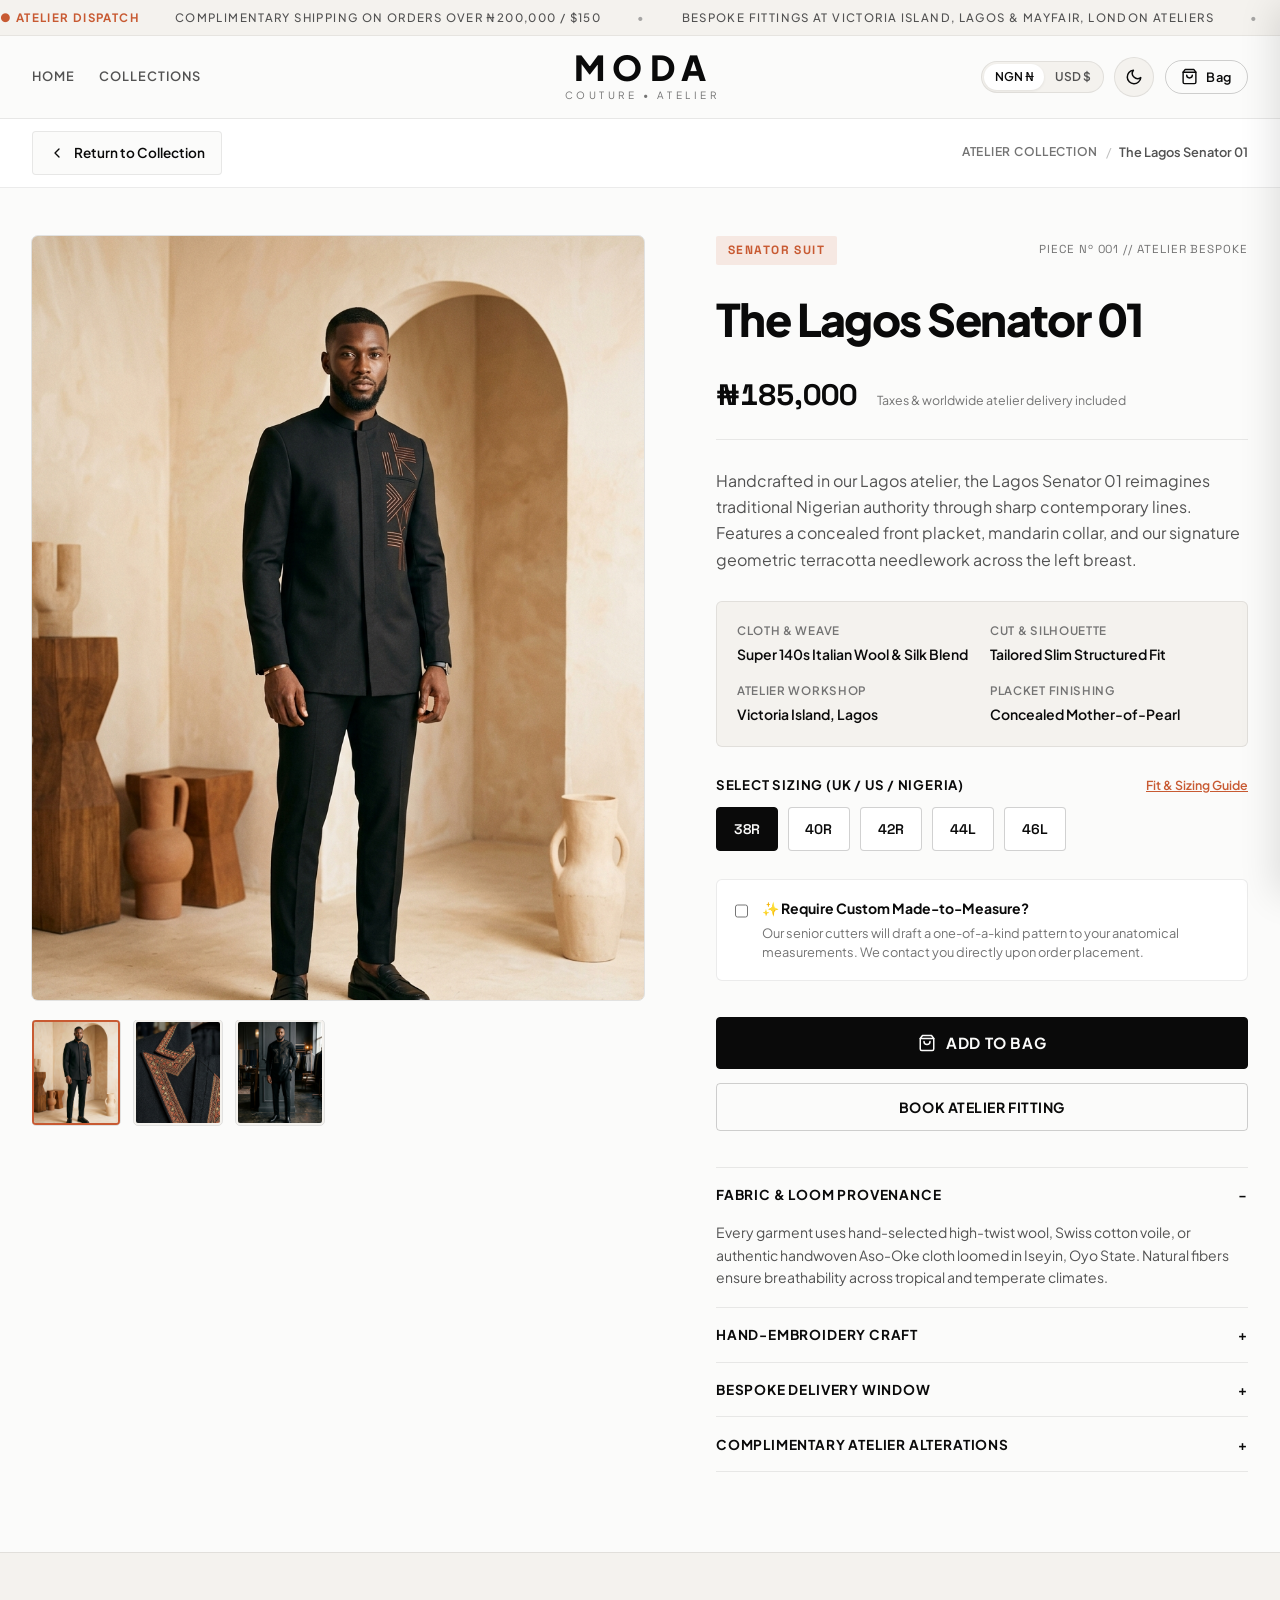
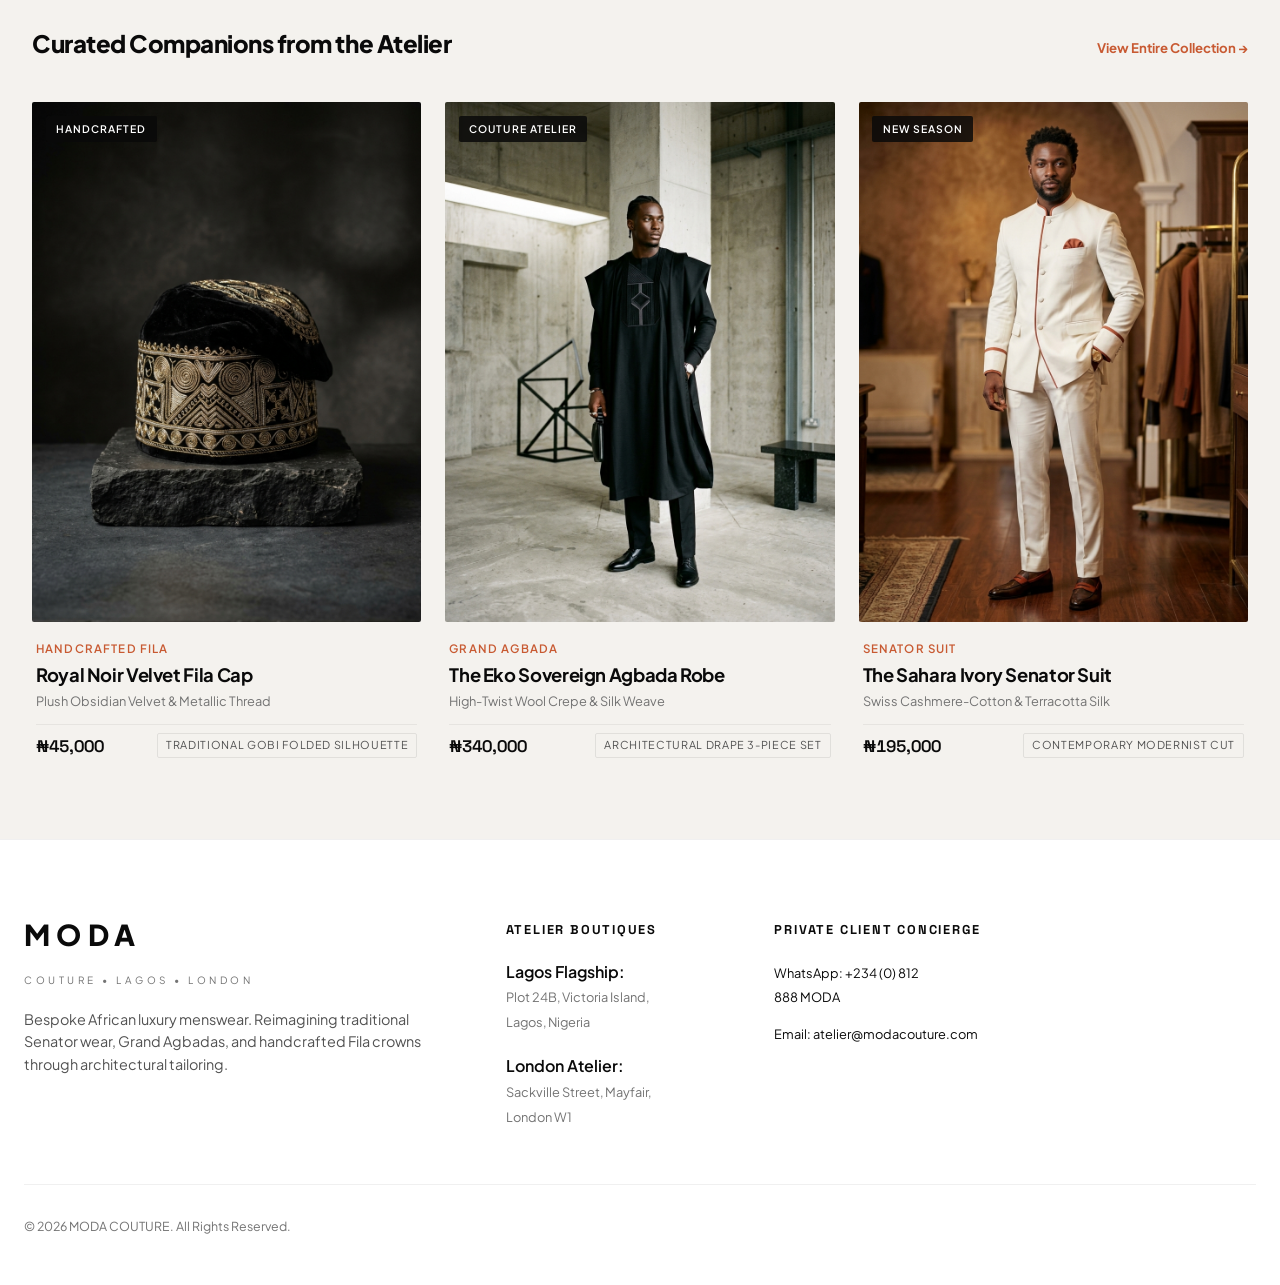
==== product.html @ 27151fd3 "feat: refine PDP layout, fix accordion toggle, update CTAs, add page transition, and enhance cross-d" ====
<!DOCTYPE html>
<html lang="en" data-theme="light">
<head>
  <meta charset="UTF-8" />
  <meta name="viewport" content="width=device-width, initial-scale=1.0, viewport-fit=cover" />
  <title>MODA COUTURE — Inspect Piece</title>
  <meta name="description" content="Moda Couture Bespoke Atelier Piece Specification. Handcrafted African luxury tailoring, authentic fabrics, and heirloom needlework." />

  <meta http-equiv="Cache-Control" content="no-cache, no-store, must-revalidate" />
  <meta http-equiv="Pragma" content="no-cache" />
  <meta http-equiv="Expires" content="0" />

  <!-- Strictly 2 Fonts: Plus Jakarta Sans & Space Grotesk -->
  <link rel="preconnect" href="https://fonts.googleapis.com" />
  <link rel="preconnect" href="https://fonts.gstatic.com" crossorigin />
  <link href="https://fonts.googleapis.com/css2?family=Plus+Jakarta+Sans:ital,wght@0,300;0,400;0,500;0,600;0,700;0,800;1,400&family=Space+Grotesk:wght@400;500;600;700&display=swap" rel="stylesheet" />

  <link rel="stylesheet" href="styles.css?v=3.0-editorial-refinement" />

  <style>
    /* Dedicated PDP Full-Page Styles */
    .pdp-page-wrapper {
      min-height: 100dvh;
      display: flex;
      flex-direction: column;
      opacity: 0;
      transition: opacity 220ms var(--ease-out);
    }
    .pdp-page-wrapper.page-loaded {
      opacity: 1;
    }

    .pdp-nav-bar {
      border-bottom: 1px solid var(--border-subtle);
      background-color: var(--bg-primary);
      position: sticky;
      top: 0;
      z-index: 40;
      backdrop-filter: blur(12px);
      -webkit-backdrop-filter: blur(12px);
    }

    .pdp-nav-container {
      max-width: 1360px;
      margin: 0 auto;
      padding: 0.85rem 2rem;
      display: flex;
      align-items: center;
      justify-content: space-between;
      gap: 1.5rem;
      width: 100%;
      box-sizing: border-box;
    }

    .pdp-nav-links {
      display: flex;
      align-items: center;
      gap: 1.5rem;
      flex: 1;
    }

    .pdp-nav-link {
      font-size: 0.8rem;
      font-weight: 600;
      letter-spacing: 0.08em;
      text-transform: uppercase;
      color: var(--text-secondary);
      text-decoration: none;
      position: relative;
      padding: 0.25rem 0;
      transition: color var(--duration-hover) var(--ease-out);
    }
    .pdp-nav-link:hover {
      color: var(--text-primary);
    }

    .pdp-nav-container .brand-wordmark {
      flex: 0 0 auto;
    }

    .pdp-nav-container .header-actions {
      display: flex;
      align-items: center;
      justify-content: flex-end;
      gap: 0.65rem;
      flex: 1;
    }

    /* Sub-Nav Bar: Dedicated space for Return to Collection (Below Nav Bar) */
    .pdp-sub-nav {
      background-color: var(--bg-surface);
      border-bottom: 1px solid var(--border-subtle);
      width: 100%;
      position: relative;
      z-index: 30;
    }

    .pdp-sub-nav-container {
      max-width: 1360px;
      margin: 0 auto;
      padding: 0.75rem 2rem;
      display: flex;
      align-items: center;
      justify-content: space-between;
      gap: 1rem;
    }

    .pdp-back-btn {
      display: inline-flex;
      align-items: center;
      gap: 0.55rem;
      font-size: 0.85rem;
      font-weight: 600;
      color: var(--text-primary);
      text-decoration: none;
      padding: 0.55rem 1rem;
      min-height: 44px; /* A11y 44x44px target standard */
      border-radius: 4px;
      border: 1px solid var(--border-subtle);
      background: var(--bg-primary);
      box-shadow: var(--shadow-sm);
      transition: background-color var(--duration-hover) var(--ease-out),
                  border-color var(--duration-hover) var(--ease-out),
                  transform var(--duration-press) var(--ease-out);
    }
    .pdp-back-btn:hover {
      background-color: var(--bg-secondary);
      border-color: var(--border-strong);
    }
    .pdp-back-btn:active {
      transform: scale(0.97);
    }

    .pdp-sub-nav-breadcrumbs {
      display: flex;
      align-items: center;
      gap: 0.5rem;
      font-size: 0.8rem;
      color: var(--text-muted);
    }
    .pdp-crumb-meta {
      font-size: 0.75rem;
      font-weight: 600;
      letter-spacing: 0.06em;
      text-transform: uppercase;
      color: var(--text-muted);
    }
    .pdp-crumb-slash {
      opacity: 0.45;
    }
    .pdp-crumb-current {
      color: var(--text-secondary);
      font-weight: 600;
      max-width: 260px;
      white-space: nowrap;
      overflow: hidden;
      text-overflow: ellipsis;
    }

    .pdp-layout-container {
      max-width: 1360px;
      margin: 0 auto;
      padding: 3rem 2rem 5rem 2rem;
      display: grid;
      grid-template-columns: 1fr;
      gap: 3.5rem;
      width: 100%;
    }

    @media (min-width: 992px) {
      .pdp-layout-container {
        grid-template-columns: 1.15fr 1fr;
        gap: 4.5rem;
        align-items: start;
      }
    }

    /* Left Gallery Column */
    .pdp-gallery-col {
      display: flex;
      flex-direction: column;
      gap: 1.25rem;
    }

    .pdp-hero-image-wrap {
      position: relative;
      width: 100%;
      aspect-ratio: 4 / 5;
      background-color: var(--bg-secondary);
      border-radius: 6px;
      overflow: hidden;
      outline: 1px solid var(--img-outline);
    }

    .pdp-hero-image-wrap img {
      width: 100%;
      height: 100%;
      object-fit: cover;
      object-position: center top;
      display: block;
      transition: opacity 220ms var(--ease-out);
    }

    .pdp-thumbnail-row {
      display: flex;
      gap: 0.875rem;
      overflow-x: auto;
      padding-bottom: 0.5rem;
      scrollbar-width: thin;
    }

    .pdp-thumb-item {
      flex: 0 0 88px;
      height: 105px;
      border-radius: 4px;
      overflow: hidden;
      cursor: pointer;
      border: 2px solid transparent;
      outline: 1px solid var(--img-outline);
      background-color: var(--bg-secondary);
      transition: border-color var(--duration-hover) var(--ease-out), transform var(--duration-press) var(--ease-out);
    }
    .pdp-thumb-item:hover {
      border-color: var(--border-strong);
    }
    .pdp-thumb-item.active {
      border-color: var(--terracotta);
    }
    .pdp-thumb-item:active {
      transform: scale(0.96);
    }
    .pdp-thumb-item img {
      width: 100%;
      height: 100%;
      object-fit: cover;
      display: block;
    }

    /* Right Editorial Panel */
    .pdp-editorial-col {
      display: flex;
      flex-direction: column;
      gap: 1.75rem;
    }

    .pdp-piece-meta {
      display: flex;
      align-items: center;
      justify-content: space-between;
      gap: 1rem;
    }

    .pdp-category-pill {
      font-family: 'Space Grotesk', sans-serif;
      font-size: 0.75rem;
      font-weight: 700;
      letter-spacing: 0.12em;
      text-transform: uppercase;
      color: var(--terracotta);
      background: var(--terracotta-subtle);
      padding: 0.35rem 0.75rem;
      border-radius: 2px;
    }

    .pdp-origin-pill {
      font-family: 'Space Grotesk', sans-serif;
      font-size: 0.725rem;
      color: var(--text-muted);
      letter-spacing: 0.08em;
      text-transform: uppercase;
    }

    .pdp-main-title {
      font-family: 'Plus Jakarta Sans', system-ui, -apple-system, sans-serif;
      font-size: clamp(2rem, 3.5vw, 2.85rem);
      font-weight: 800;
      letter-spacing: -0.035em;
      line-height: 1.15;
      color: var(--text-primary);
      text-wrap: balance;
    }

    .pdp-price-row {
      display: flex;
      align-items: baseline;
      gap: 1.25rem;
      border-bottom: 1px solid var(--border-subtle);
      padding-bottom: 1.25rem;
    }

    .pdp-main-price {
      font-family: 'Space Grotesk', sans-serif;
      font-size: 1.85rem;
      font-weight: 700;
      color: var(--text-primary);
    }

    .pdp-tax-caption {
      font-size: 0.775rem;
      color: var(--text-muted);
    }

    .pdp-prose {
      font-size: 1rem;
      line-height: 1.65;
      color: var(--text-secondary);
      text-wrap: pretty;
      max-width: 62ch;
    }

    /* Specs Grid */
    .pdp-specs-grid {
      display: grid;
      grid-template-columns: 1fr 1fr;
      gap: 1rem;
      background: var(--bg-secondary);
      padding: 1.25rem;
      border-radius: 6px;
      border: 1px solid var(--border-subtle);
    }

    .pdp-spec-box {
      display: flex;
      flex-direction: column;
      gap: 0.25rem;
    }
    .pdp-spec-box-label {
      font-size: 0.725rem;
      font-weight: 600;
      color: var(--text-muted);
      text-transform: uppercase;
      letter-spacing: 0.06em;
    }
    .pdp-spec-box-val {
      font-size: 0.875rem;
      font-weight: 600;
      color: var(--text-primary);
    }

    /* Size Selector */
    .pdp-sizing-module {
      display: flex;
      flex-direction: column;
      gap: 0.75rem;
    }

    .pdp-sizing-header {
      display: flex;
      justify-content: space-between;
      align-items: center;
    }

    .pdp-size-heading {
      font-size: 0.825rem;
      font-weight: 700;
      text-transform: uppercase;
      letter-spacing: 0.06em;
      color: var(--text-primary);
    }

    .pdp-size-guide-link {
      font-size: 0.775rem;
      font-weight: 600;
      color: var(--terracotta);
      text-decoration: underline;
      cursor: pointer;
      background: none;
      border: none;
      padding: 0;
    }

    .pdp-size-chips {
      display: flex;
      flex-wrap: wrap;
      gap: 0.625rem;
    }

    .pdp-size-chip {
      min-width: 62px;
      height: 44px;
      display: inline-flex;
      align-items: center;
      justify-content: center;
      padding: 0 1rem;
      border: 1px solid var(--border-strong);
      border-radius: 4px;
      background: var(--bg-surface);
      font-family: 'Space Grotesk', sans-serif;
      font-size: 0.875rem;
      font-weight: 600;
      color: var(--text-primary);
      cursor: pointer;
      transition: all var(--duration-hover) var(--ease-out);
    }
    .pdp-size-chip:hover {
      border-color: var(--text-primary);
      background: var(--bg-secondary);
    }
    .pdp-size-chip.selected {
      background: var(--text-primary);
      color: var(--bg-primary);
      border-color: var(--text-primary);
    }
    .pdp-size-chip:active {
      transform: scale(0.96);
    }

    /* Bespoke Option Card */
    .pdp-bespoke-card {
      display: flex;
      align-items: flex-start;
      gap: 0.875rem;
      padding: 1.15rem;
      border: 1px solid var(--border-subtle);
      border-radius: 6px;
      background: var(--bg-surface);
      cursor: pointer;
      transition: border-color var(--duration-hover) var(--ease-out);
    }
    .pdp-bespoke-card:hover {
      border-color: var(--border-strong);
    }
    .pdp-bespoke-card input[type="checkbox"] {
      margin-top: 0.25rem;
      accent-color: var(--terracotta);
      width: 18px;
      height: 18px;
      cursor: pointer;
    }
    .pdp-bespoke-text {
      display: flex;
      flex-direction: column;
      gap: 0.25rem;
    }
    .pdp-bespoke-title {
      font-size: 0.875rem;
      font-weight: 700;
      color: var(--text-primary);
    }
    .pdp-bespoke-desc {
      font-size: 0.8rem;
      color: var(--text-muted);
      line-height: 1.45;
    }

    /* Actions CTAs */
    .pdp-cta-actions {
      display: flex;
      flex-direction: column;
      gap: 0.875rem;
      margin-top: 0.5rem;
    }

    .pdp-add-bag-btn {
      width: 100%;
      height: 52px;
      background-color: var(--text-primary);
      color: var(--bg-primary);
      border: 1px solid var(--text-primary);
      border-radius: 4px;
      font-size: 0.95rem;
      font-weight: 700;
      letter-spacing: 0.04em;
      text-transform: uppercase;
      display: flex;
      align-items: center;
      justify-content: center;
      gap: 0.65rem;
      cursor: pointer;
      box-shadow: var(--shadow-sm);
      transition: background-color var(--duration-hover) var(--ease-out),
                  border-color var(--duration-hover) var(--ease-out),
                  color var(--duration-hover) var(--ease-out),
                  box-shadow var(--duration-hover) var(--ease-out),
                  transform var(--duration-press) var(--ease-out);
    }
    .pdp-add-bag-btn:hover {
      background-color: var(--terracotta);
      border-color: var(--terracotta);
      color: #ffffff;
      box-shadow: 0 4px 16px var(--terracotta-glow);
    }
    .pdp-add-bag-btn:active {
      background-color: var(--terracotta-active);
      border-color: var(--terracotta-active);
      color: #ffffff;
      transform: scale(0.96);
    }

    .pdp-consult-btn {
      width: 100%;
      height: 48px;
      background: transparent;
      color: var(--text-primary);
      border: 1px solid var(--border-strong);
      border-radius: 4px;
      font-size: 0.875rem;
      font-weight: 700;
      letter-spacing: 0.04em;
      text-transform: uppercase;
      display: flex;
      align-items: center;
      justify-content: center;
      gap: 0.5rem;
      transition: background-color var(--duration-hover) var(--ease-out), transform var(--duration-press) var(--ease-out);
    }
    .pdp-consult-btn:hover {
      background: var(--bg-secondary);
    }
    .pdp-consult-btn:active {
      transform: scale(0.97);
    }

    /* Accordions */
    .pdp-accordions {
      border-top: 1px solid var(--border-subtle);
      margin-top: 0.5rem;
    }

    .pdp-accordion-item {
      border-bottom: 1px solid var(--border-subtle);
    }

    .pdp-accordion-trigger {
      width: 100%;
      padding: 1.15rem 0;
      display: flex;
      justify-content: space-between;
      align-items: center;
      background: none;
      border: none;
      font-size: 0.85rem;
      font-weight: 700;
      text-transform: uppercase;
      letter-spacing: 0.06em;
      color: var(--text-primary);
      text-align: left;
      cursor: pointer;
    }

    .pdp-accordion-content {
      padding-bottom: 1.15rem;
      font-size: 0.875rem;
      color: var(--text-secondary);
      line-height: 1.6;
      display: none;
    }
    .pdp-accordion-item.open .pdp-accordion-content {
      display: block;
    }

    /* Related Pieces Section */
    .pdp-related-section {
      border-top: 1px solid var(--border-subtle);
      background-color: var(--bg-secondary);
      padding: 4.5rem 2rem;
    }
    .pdp-related-container {
      max-width: 1360px;
      margin: 0 auto;
    }
    .pdp-related-header {
      display: flex;
      justify-content: space-between;
      align-items: baseline;
      margin-bottom: 2.5rem;
    }
    .pdp-related-title {
      font-size: 1.5rem;
      font-weight: 800;
      letter-spacing: -0.02em;
    }
    .pdp-related-grid {
      display: grid;
      grid-template-columns: repeat(1, 1fr);
      gap: 1.5rem;
    }
    @media (min-width: 640px) {
      .pdp-related-grid {
        grid-template-columns: repeat(3, 1fr);
      }
    }

    @media (max-width: 991px) {
      .pdp-nav-container {
        padding: 0.875rem 1.5rem;
      }
      .pdp-sub-nav-container {
        padding: 0.65rem 1.5rem;
      }
    }

    @media (max-width: 768px) {
      .pdp-nav-container {
        padding: 0.65rem 1rem;
        gap: 0.5rem;
      }
      .pdp-nav-links {
        display: none;
      }
      .pdp-nav-container .brand-wordmark {
        flex: 0 0 auto;
        align-items: flex-start;
      }
      .pdp-nav-container .wordmark-logo {
        font-size: 1.35rem;
        letter-spacing: 0.18em;
      }
      .pdp-nav-container .wordmark-subtitle {
        font-size: 0.48rem;
        letter-spacing: 0.18em;
      }
      .pdp-nav-container .header-actions {
        flex: 0 0 auto;
        gap: 0.35rem;
      }
      .pdp-nav-container .currency-full {
        display: none !important;
      }
      .pdp-nav-container .cart-label {
        display: none !important;
      }
      .pdp-nav-container .toggle-group {
        padding: 2px;
        gap: 1px;
      }
      .pdp-nav-container .toggle-option {
        padding: 0.25rem 0.45rem;
        font-size: 0.75rem;
      }
      .pdp-nav-container .theme-toggle-btn {
        width: 36px;
        height: 36px;
        min-width: 36px;
        min-height: 36px;
      }
      .pdp-nav-container .cart-trigger-btn {
        padding: 0.35rem 0.55rem;
        min-height: 36px;
      }
      .pdp-sub-nav-container {
        padding: 0.55rem 1rem;
      }
      .pdp-sub-nav-breadcrumbs {
        display: none;
      }
      .pdp-layout-container {
        padding: 1.5rem 1rem 4rem 1rem;
        gap: 2.25rem;
      }
      .pdp-related-section {
        padding: 3rem 1rem;
      }
    }

    @media (max-width: 480px) {
      .pdp-nav-container {
        padding: 0.5rem 0.75rem;
      }
      .pdp-nav-container .wordmark-logo {
        font-size: 1.25rem;
        letter-spacing: 0.15em;
      }
      .pdp-nav-container .wordmark-subtitle {
        display: none;
      }
      .pdp-sub-nav-container {
        padding: 0.5rem 0.75rem;
      }
      .pdp-back-btn {
        width: 100%;
        justify-content: center;
      }
      .pdp-layout-container {
        padding: 1.25rem 0.75rem 3.5rem 0.75rem;
        gap: 2rem;
      }
      .pdp-related-section {
        padding: 2.5rem 0.75rem;
      }
      .pdp-main-title {
        font-size: 1.85rem;
      }
      .pdp-main-price {
        font-size: 1.65rem;
      }
    }
  </style>
</head>
<body>

  <!-- EDITORIAL PAGE SWIPE PANEL (Directional Snappy Transition) -->
  <div id="pageSwipePanel" class="page-swipe-panel" aria-hidden="true"></div>

  <!-- Announcement Bar -->
  <div class="announcement-bar" role="region" aria-label="Announcements">
    <div class="announcement-track">
      <div class="announcement-content">
        <span class="announcement-pill">● ATELIER DISPATCH</span>
        <span>COMPLIMENTARY SHIPPING ON ORDERS OVER ₦200,000 / $150</span>
        <span class="announcement-separator">•</span>
        <span>BESPOKE FITTINGS AT VICTORIA ISLAND, LAGOS & MAYFAIR, LONDON ATELIERS</span>
        <span class="announcement-separator">•</span>
        <span>HANDCRAFTED SENATOR SUITS & ASO-OKE FILA CAPS</span>
        <span class="announcement-separator">•</span>
      </div>
      <div class="announcement-content" aria-hidden="true">
        <span class="announcement-pill">● ATELIER DISPATCH</span>
        <span>COMPLIMENTARY SHIPPING ON ORDERS OVER ₦200,000 / $150</span>
        <span class="announcement-separator">•</span>
        <span>BESPOKE FITTINGS AT VICTORIA ISLAND, LAGOS & MAYFAIR, LONDON ATELIERS</span>
        <span class="announcement-separator">•</span>
        <span>HANDCRAFTED SENATOR SUITS & ASO-OKE FILA CAPS</span>
        <span class="announcement-separator">•</span>
      </div>
    </div>
  </div>

  <div class="pdp-page-wrapper" id="pdpPageWrapper">
    <!-- Sticky PDP Header -->
    <header class="pdp-nav-bar">
      <div class="pdp-nav-container">
        <!-- Desktop Nav Links -->
        <nav class="pdp-nav-links" aria-label="Quick Navigation">
          <a href="index.html" class="pdp-nav-link">Home</a>
          <a href="index.html#catalogSection" class="pdp-nav-link">Collections</a>
        </nav>

        <!-- Brand Wordmark -->
        <a href="index.html" class="brand-wordmark" aria-label="Moda Couture Home">
          <span class="wordmark-logo">MODA</span>
          <span class="wordmark-subtitle">COUTURE • ATELIER</span>
        </a>

        <!-- Header Actions -->
        <div class="header-actions">
          <!-- Currency Switcher -->
          <div class="toggle-group" role="group" aria-label="Currency Selector">
            <button class="toggle-option currency-toggle-btn active" data-currency="NGN">
              <span class="currency-full">NGN </span>₦
            </button>
            <button class="toggle-option currency-toggle-btn" data-currency="USD">
              <span class="currency-full">USD </span>$
            </button>
          </div>

          <!-- Theme Toggle -->
          <button id="themeToggleBtn" class="theme-toggle-btn" aria-label="Toggle theme">
            <svg id="moonIcon" width="18" height="18" viewBox="0 0 24 24" fill="none" stroke="currentColor" stroke-width="2" stroke-linecap="round" stroke-linejoin="round">
              <path d="M21 12.79A9 9 0 1 1 11.21 3 7 7 0 0 0 21 12.79z"></path>
            </svg>
            <svg id="sunIcon" width="18" height="18" viewBox="0 0 24 24" fill="none" stroke="currentColor" stroke-width="2" stroke-linecap="round" stroke-linejoin="round" style="display:none;">
              <circle cx="12" cy="12" r="5"></circle>
              <line x1="12" y1="1" x2="12" y2="3"></line>
              <line x1="12" y1="21" x2="12" y2="23"></line>
              <line x1="4.22" y1="4.22" x2="5.64" y2="5.64"></line>
              <line x1="18.36" y1="18.36" x2="19.78" y2="19.78"></line>
              <line x1="1" y1="12" x2="3" y2="12"></line>
              <line x1="21" y1="12" x2="23" y2="12"></line>
              <line x1="4.22" y1="19.78" x2="5.64" y2="18.36"></line>
              <line x1="18.36" y1="5.64" x2="19.78" y2="4.22"></line>
            </svg>
          </button>

          <!-- Cart Trigger -->
          <button id="cartTriggerBtn" class="cart-trigger-btn" aria-label="View shopping bag">
            <svg width="17" height="17" viewBox="0 0 24 24" fill="none" stroke="currentColor" stroke-width="2" stroke-linecap="round" stroke-linejoin="round">
              <path d="M6 2L3 6v14a2 2 0 0 0 2 2h14a2 2 0 0 0 2-2V6l-3-4z"></path>
              <line x1="3" y1="6" x2="21" y2="6"></line>
              <path d="M16 10a4 4 0 0 1-8 0"></path>
            </svg>
            <span class="cart-label">Bag</span>
            <span class="cart-badge" style="display:none;">0</span>
          </button>
        </div>
      </div>
    </header>

    <!-- Sub-Nav Return to Collection Bar (Below Sticky Nav Bar) -->
    <nav class="pdp-sub-nav" aria-label="Secondary navigation">
      <div class="pdp-sub-nav-container">
        <a href="index.html#catalogSection" class="pdp-back-btn" id="pdpBackLink" aria-label="Return to Collections">
          <svg width="16" height="16" viewBox="0 0 24 24" fill="none" stroke="currentColor" stroke-width="2" stroke-linecap="round" stroke-linejoin="round" aria-hidden="true">
            <polyline points="15 18 9 12 15 6"></polyline>
          </svg>
          <span>Return to Collection</span>
        </a>
        <div class="pdp-sub-nav-breadcrumbs">
          <span class="pdp-crumb-meta">Atelier Collection</span>
          <span class="pdp-crumb-slash">/</span>
          <span class="pdp-crumb-current" id="pdpCrumbTitle">Piece Details</span>
        </div>
      </div>
    </nav>

    <!-- Main Product Detail View -->
    <main class="pdp-layout-container">
      <!-- Left Column: Multi-Angle Authentic Gallery -->
      <div class="pdp-gallery-col">
        <div class="pdp-hero-image-wrap">
          <img id="pdpMainImg" src="assets/images/senator_black.jpg" alt="Atelier Piece Primary Angle" />
        </div>
        <div class="pdp-thumbnail-row" id="pdpThumbsRow">
          <!-- Dynamically populated -->
        </div>
      </div>

      <!-- Right Column: Editorial Piece Specs & Bespoke Ordering -->
      <div class="pdp-editorial-col">
        <div class="pdp-piece-meta">
          <span class="pdp-category-pill" id="pdpCategoryPill">SENATOR SUIT</span>
          <span class="pdp-origin-pill" id="pdpPieceNumber">PIECE Nº 001 // ATELIER BESPOKE</span>
        </div>

        <h1 class="pdp-main-title" id="pdpTitleText">The Lagos Senator 01</h1>

        <div class="pdp-price-row">
          <span class="pdp-main-price tabular-nums" id="pdpPriceText">₦185,000</span>
          <span class="pdp-tax-caption">Taxes & worldwide atelier delivery included</span>
        </div>

        <p class="pdp-prose" id="pdpDescText">
          Handcrafted in our Lagos atelier, the Lagos Senator 01 reimagines traditional Nigerian authority through sharp contemporary lines. Features a concealed front placket, mandarin collar, and our signature geometric needlework across the breast.
        </p>

        <!-- Specifications Summary Grid -->
        <div class="pdp-specs-grid">
          <div class="pdp-spec-box">
            <span class="pdp-spec-box-label">Cloth & Weave</span>
            <span class="pdp-spec-box-val" id="pdpFabricVal">Super 140s Italian Wool</span>
          </div>
          <div class="pdp-spec-box">
            <span class="pdp-spec-box-label">Cut & Silhouette</span>
            <span class="pdp-spec-box-val" id="pdpCutVal">Tailored Slim Structured Fit</span>
          </div>
          <div class="pdp-spec-box">
            <span class="pdp-spec-box-label">Atelier Workshop</span>
            <span class="pdp-spec-box-val">Victoria Island, Lagos</span>
          </div>
          <div class="pdp-spec-box">
            <span class="pdp-spec-box-label">Placket Finishing</span>
            <span class="pdp-spec-box-val">Concealed Mother-of-Pearl</span>
          </div>
        </div>

        <!-- Sizing Matrix Selection -->
        <div class="pdp-sizing-module">
          <div class="pdp-sizing-header">
            <span class="pdp-size-heading">Select Sizing (UK / US / Nigeria)</span>
            <button class="pdp-size-guide-link" id="pdpSizeGuideBtn">Fit & Sizing Guide</button>
          </div>
          <div class="pdp-size-chips" id="pdpSizeChips">
            <!-- Dynamically populated -->
          </div>
        </div>

        <!-- Bespoke Custom Option -->
        <label class="pdp-bespoke-card">
          <input type="checkbox" id="pdpBespokeCheckbox" />
          <div class="pdp-bespoke-text">
            <span class="pdp-bespoke-title">✨ Require Custom Made-to-Measure?</span>
            <span class="pdp-bespoke-desc">Our senior cutters will draft a one-of-a-kind pattern to your anatomical measurements. We contact you directly upon order placement.</span>
          </div>
        </label>

        <!-- Ordering Buttons -->
        <div class="pdp-cta-actions">
          <button class="pdp-add-bag-btn" id="pdpAddToBag">
            <svg width="18" height="18" viewBox="0 0 24 24" fill="none" stroke="currentColor" stroke-width="2" stroke-linecap="round" stroke-linejoin="round">
              <path d="M6 2L3 6v14a2 2 0 0 0 2 2h14a2 2 0 0 0 2-2V6l-3-4z"></path>
              <line x1="3" y1="6" x2="21" y2="6"></line>
              <path d="M16 10a4 4 0 0 1-8 0"></path>
            </svg>
            <span>Add to Bag</span>
          </button>
          <button class="pdp-consult-btn" id="pdpBookFitting">
            <span>Book Atelier Fitting</span>
          </button>
        </div>

        <!-- Atelier Details Accordions -->
        <div class="pdp-accordions">
          <div class="pdp-accordion-item open">
            <button class="pdp-accordion-trigger" aria-expanded="true">
              <span>Fabric & Loom Provenance</span>
              <span class="pdp-acc-icon">−</span>
            </button>
            <div class="pdp-accordion-content">
              Every garment uses hand-selected high-twist wool, Swiss cotton voile, or authentic handwoven Aso-Oke cloth loomed in Iseyin, Oyo State. Natural fibers ensure breathability across tropical and temperate climates.
            </div>
          </div>

          <div class="pdp-accordion-item">
            <button class="pdp-accordion-trigger">
              <span>Hand-Embroidery Craft</span>
              <span class="pdp-acc-icon">+</span>
            </button>
            <div class="pdp-accordion-content">
              Geometric embroidery patterns are individually guided by master artisans using premium metallic and silk threads. Each stitch is anchored to withstand decades of ceremonial wear.
            </div>
          </div>

          <div class="pdp-accordion-item">
            <button class="pdp-accordion-trigger">
              <span>Bespoke Delivery Window</span>
              <span class="pdp-acc-icon">+</span>
            </button>
            <div class="pdp-accordion-content">
              Standard pieces dispatch within 48 hours. Bespoke 14-point commissions require 7 to 10 days of master cutter crafting, followed by express worldwide courier dispatch (DHL Express).
            </div>
          </div>

          <div class="pdp-accordion-item">
            <button class="pdp-accordion-trigger">
              <span>Complimentary Atelier Alterations</span>
              <span class="pdp-acc-icon">+</span>
            </button>
            <div class="pdp-accordion-content">
              We provide lifetime complimentary hemline and waist adjustments at our Victoria Island, Lagos and Mayfair, London locations.
            </div>
          </div>
        </div>
      </div>
    </main>

    <!-- Related Pieces Carousel -->
    <section class="pdp-related-section">
      <div class="pdp-related-container">
        <div class="pdp-related-header">
          <h2 class="pdp-related-title">Curated Companions from the Atelier</h2>
          <a href="index.html#catalogSection" style="font-size: 0.825rem; font-weight: 700; color: var(--terracotta); text-decoration: none;">View Entire Collection →</a>
        </div>
        <div class="pdp-related-grid" id="pdpRelatedGrid">
          <!-- Dynamically populated -->
        </div>
      </div>
    </section>

    <!-- Footer -->
    <footer class="main-footer">
      <div class="footer-container">
        <div class="footer-brand-col">
          <div class="wordmark-logo" style="font-size: 1.8rem; text-align: left;">MODA</div>
          <span class="wordmark-subtitle" style="text-align: left; margin-left: 0;">COUTURE • LAGOS • LONDON</span>
          <p>
            Bespoke African luxury menswear. Reimagining traditional Senator wear, Grand Agbadas, and handcrafted Fila crowns through architectural tailoring.
          </p>
        </div>
        <div class="footer-col">
          <h4>Atelier Boutiques</h4>
          <ul>
            <li><span style="color: var(--text-primary); font-weight: 600;">Lagos Flagship:</span><br /><span style="font-size: 0.8rem; color: var(--text-muted);">Plot 24B, Victoria Island, Lagos, Nigeria</span></li>
            <li style="margin-top: 0.5rem;"><span style="color: var(--text-primary); font-weight: 600;">London Atelier:</span><br /><span style="font-size: 0.8rem; color: var(--text-muted);">Sackville Street, Mayfair, London W1</span></li>
          </ul>
        </div>
        <div class="footer-col">
          <h4>Private Client Concierge</h4>
          <ul>
            <li><span style="font-size: 0.8rem;">WhatsApp: +234 (0) 812 888 MODA</span></li>
            <li><span style="font-size: 0.8rem;">Email: atelier@modacouture.com</span></li>
          </ul>
        </div>
      </div>
      <div class="footer-bottom">
        <div>© 2026 MODA COUTURE. All Rights Reserved.</div>
      </div>
    </footer>
  </div>

  <!-- Shopping Bag / Cart Drawer -->
  <div id="cartOverlay" class="cart-overlay" aria-hidden="true"></div>
  <aside id="cartDrawer" class="cart-drawer" role="dialog" aria-modal="true" aria-label="Shopping Bag">
    <div class="cart-header">
      <div class="cart-title-row">
        <h3 class="cart-header-title">Shopping Bag</h3>
        <span id="cartCountTag" class="mono-tag tabular-nums">0 ITEMS</span>
      </div>
      <button id="cartCloseBtn" class="btn-icon" aria-label="Close bag">
        <svg width="18" height="18" viewBox="0 0 24 24" fill="none" stroke="currentColor" stroke-width="2" stroke-linecap="round" stroke-linejoin="round">
          <line x1="18" y1="6" x2="6" y2="18"></line>
          <line x1="6" y1="6" x2="18" y2="18"></line>
        </svg>
      </button>
    </div>

    <!-- Free Shipping Progress -->
    <div class="cart-shipping-meter">
      <div id="cartMeterText" class="meter-text">
        Complimentary shipping applies on orders over ₦200,000 / $150
      </div>
      <div class="meter-bar-track">
        <div id="cartMeterFill" class="meter-bar-fill" style="width: 0%;"></div>
      </div>
    </div>

    <!-- Items List -->
    <div id="cartItemsList" class="cart-items-list">
      <!-- Injected via JS -->
    </div>

    <!-- Footer Summary & Checkout -->
    <div class="cart-footer">
      <div class="cart-summary-row">
        <span>Atelier Subtotal</span>
        <span id="cartSubtotal" class="tabular-nums">₦0</span>
      </div>
      <div class="cart-summary-row">
        <span>Estimated Duties & Shipping</span>
        <span style="color: var(--terracotta); font-weight: 600;">Complimentary</span>
      </div>
      <div class="cart-total-row">
        <span>Total Order</span>
        <span id="cartTotal" class="tabular-nums">₦0</span>
      </div>

      <button id="cartCheckoutBtn" class="btn-cta" style="width: 100%;">
        <span>Proceed to Secure Checkout</span>
      </button>
    </div>
  </aside>

  <!-- BESPOKE TAILORING CONSULTATION MODAL -->
  <div id="consultationOverlay" class="checkout-modal-overlay" role="dialog" aria-modal="true">
    <div class="checkout-card">
      <div style="display: flex; justify-content: space-between; align-items: center; margin-bottom: 1.5rem;">
        <div>
          <span class="mono-tag" style="color: var(--terracotta); font-size: 0.72rem; font-weight: 600;">PRIVATE ATELIER APPOINTMENT</span>
          <h2 style="font-size: 1.6rem;">Book a Tailoring Consultation</h2>
        </div>
        <button id="consultationCloseBtn" class="btn-icon" aria-label="Close consultation">
          <svg width="18" height="18" viewBox="0 0 24 24" fill="none" stroke="currentColor" stroke-width="2" stroke-linecap="round" stroke-linejoin="round">
            <line x1="18" y1="6" x2="6" y2="18"></line>
            <line x1="6" y1="6" x2="18" y2="18"></line>
          </svg>
        </button>
      </div>

      <form id="consultationForm" class="consultation-form-wrap">
        <div class="form-field">
          <label for="consName">Full Name</label>
          <input type="text" id="consName" required placeholder="Prince Adeyemi" />
        </div>

        <div class="form-field">
          <label for="consPhone">WhatsApp / Mobile</label>
          <input type="tel" id="consPhone" required placeholder="+234 802 000 0000" />
        </div>

        <div class="form-field">
          <label for="consLocation">Consultation Type</label>
          <select id="consLocation" required>
            <option value="lagos">Victoria Island Flagship (In-person Fitting)</option>
            <option value="london">Mayfair London Showroom (By Appointment)</option>
            <option value="virtual">Virtual Master Tailor Video Fitting (Worldwide)</option>
          </select>
        </div>

        <div class="form-field">
          <label for="consOccasion">Occasion / Garment Type</label>
          <select id="consOccasion" required>
            <option value="wedding">Traditional Wedding (Groom / Aso-Ebi Set)</option>
            <option value="senator">Executive Senator Suit Wardrobe</option>
            <option value="agbada">Ceremonial 3-Piece Grand Agbada</option>
            <option value="fila">Custom Handwoven Fila Cap Order</option>
          </select>
        </div>

        <div class="form-field">
          <label for="consNotes">Special Requests / Preferred Date</label>
          <textarea id="consNotes" rows="2" placeholder="Tell us about your event timeline, fabric preferences, or measurements..."></textarea>
        </div>

        <button type="submit" class="btn-cta" style="width: 100%;">
          <span>Reserve Atelier Consultation</span>
        </button>
      </form>
    </div>
  </div>

  <!-- PRIVATE ATELIER CHECKOUT MODAL -->
  <div id="checkoutOverlay" class="checkout-modal-overlay" role="dialog" aria-modal="true">
    <div class="checkout-card">
      <div style="display: flex; justify-content: space-between; align-items: center; margin-bottom: 1.5rem;">
        <div>
          <span class="mono-tag" style="color: var(--terracotta); font-size: 0.72rem; font-weight: 600;">SECURE ATELIER ACQUISITION</span>
          <h2 style="font-size: 1.6rem;">Private Client Checkout</h2>
        </div>
        <button id="checkoutCloseBtn" class="btn-icon" aria-label="Close checkout">
          <svg width="18" height="18" viewBox="0 0 24 24" fill="none" stroke="currentColor" stroke-width="2" stroke-linecap="round" stroke-linejoin="round">
            <line x1="18" y1="6" x2="6" y2="18"></line>
            <line x1="6" y1="6" x2="18" y2="18"></line>
          </svg>
        </button>
      </div>

      <form id="checkoutForm" class="checkout-form-wrap">
        <div class="form-field">
          <label for="checkoutName">Patron Name</label>
          <input type="text" id="checkoutName" required placeholder="Chief Olawale Balogun" />
        </div>

        <div class="form-field">
          <label for="checkoutEmail">Email for Dispatch & Tracking</label>
          <input type="email" id="checkoutEmail" required placeholder="olawale.balogun@executive.ng" />
        </div>

        <div class="form-field">
          <label for="checkoutPhone">WhatsApp / Mobile Contact</label>
          <input type="tel" id="checkoutPhone" required placeholder="+234 (0) 803 123 4567" />
        </div>

        <div class="form-field">
          <label for="checkoutCountry">Delivery Country</label>
          <select id="checkoutCountry" required>
            <option value="NG">Nigeria (Nationwide Express)</option>
            <option value="UK">United Kingdom (DHL Express 3-Day)</option>
            <option value="US">United States & Canada</option>
            <option value="GH">Ghana</option>
            <option value="OTHER">Other International Destination</option>
          </select>
        </div>

        <div class="form-field">
          <label for="checkoutAddress">Delivery Address</label>
          <input type="text" id="checkoutAddress" required placeholder="Plot 14, Admiralty Way, Lekki Phase 1, Lagos" />
        </div>

        <div class="form-field">
          <label for="checkoutNotes">Tailoring & Fit Instructions (Optional)</label>
          <textarea id="checkoutNotes" rows="2" placeholder="e.g. Please hem trousers to 41 inches, sleeve length 25.5 inches..."></textarea>
        </div>

        <div style="background-color: var(--bg-secondary); border-radius: 4px; padding: 1.15rem; margin-bottom: 1.5rem; border: 1px solid var(--border-subtle); box-sizing: border-box; width: 100%; max-width: 100%;">
          <div style="display: flex; justify-content: space-between; align-items: center; margin-bottom: 0.5rem; flex-wrap: wrap; gap: 0.35rem;">
            <span style="font-size: 0.825rem; font-weight: 600;">Payment Gateway:</span>
            <span style="font-size: 0.775rem; color: var(--terracotta); font-weight: 700;">Paystack / Flutterwave / Cards</span>
          </div>
          <p style="font-size: 0.775rem; color: var(--text-secondary); text-wrap: pretty;">
            Supports Nigerian Naira cards, Bank Transfers, USSD, Apple Pay, Visa, and Mastercard globally.
          </p>
          <div style="margin-top: 0.75rem; font-size: 0.95rem; font-weight: 700; display: flex; justify-content: space-between; align-items: center; flex-wrap: wrap; gap: 0.35rem;">
            <span>Amount Due:</span>
            <span id="checkoutSummaryPrice" class="tabular-nums" style="color: var(--text-primary);">₦0</span>
          </div>
        </div>

        <button type="submit" class="btn-cta" style="width: 100%;">
          <span>Confirm & Complete Order</span>
        </button>
      </form>
    </div>
  </div>

  <!-- ORDER CONFIRMATION MODAL -->
  <div id="orderConfirmationOverlay" class="checkout-modal-overlay" role="dialog" aria-modal="true">
    <div class="checkout-card" style="text-align: center; max-width: 520px;">
      <div style="width: 54px; height: 54px; border-radius: 9999px; background-color: var(--terracotta-subtle); color: var(--terracotta); display: flex; align-items: center; justify-content: center; margin: 0 auto 1.25rem;">
        <svg width="28" height="28" viewBox="0 0 24 24" fill="none" stroke="currentColor" stroke-width="2.5" stroke-linecap="round" stroke-linejoin="round">
          <polyline points="20 6 9 17 4 12"></polyline>
        </svg>
      </div>

      <span class="mono-tag" style="color: var(--terracotta); font-size: 0.72rem; font-weight: 700;">COMMISSION RECORDED</span>
      <h2 style="font-size: 1.85rem; margin: 0.35rem 0 0.85rem;">Thank You, <span id="confirmPatronName">Patron</span>.</h2>
      <p style="font-size: 0.9rem; color: var(--text-secondary); line-height: 1.6; margin-bottom: 1.5rem;">
        Your order has been logged into the Moda Couture Atelier cutting room. An order receipt and tailor dispatch notification have been dispatched to your email.
      </p>

      <div style="background-color: var(--bg-secondary); padding: 1rem; border-radius: 4px; border: 1px solid var(--border-subtle); margin-bottom: 1.5rem;">
        <span style="font-size: 0.75rem; color: var(--text-muted); text-transform: uppercase; letter-spacing: 0.08em;">Atelier Reference ID</span>
        <div id="confirmOrderNumber" class="tabular-nums" style="font-family: 'Space Grotesk', sans-serif; font-size: 1.35rem; font-weight: 700; color: var(--terracotta); margin-top: 0.25rem;">MODA-2026-881924</div>
      </div>

      <button id="orderConfirmCloseBtn" class="btn-cta" style="width: 100%;">
        <span>Return to Atelier Showcase</span>
      </button>
    </div>
  </div>

  <!-- Toast Container -->
  <div id="toastContainer" class="toast-container" aria-live="polite"></div>

  <script src="app.js"></script>
</body>
</html>
---- styles.css ----
/* ==========================================================================
   MODA COUTURE — Luxury African Menswear & Bespoke Atelier
   Design Engineering Standards: Emil Kowalski & Jakub Krehel Craft Principles
   ========================================================================== */

@import url('https://fonts.googleapis.com/css2?family=Plus+Jakarta+Sans:ital,wght@0,300;0,400;0,500;0,600;0,700;0,800;1,400&family=Space+Grotesk:wght@400;500;600;700&display=swap');

:root {
  /* Motion Tokens (Emil Kowalski calibrated physics) */
  --ease-out: cubic-bezier(0.23, 1, 0.32, 1);
  --ease-in-out: cubic-bezier(0.77, 0, 0.175, 1);
  --ease-drawer: cubic-bezier(0.32, 0.72, 0, 1);
  --duration-press: 160ms;
  --duration-hover: 180ms;
  --duration-overlay: 240ms;
  --duration-drawer: 280ms;

  /* Terracotta CTA Accent (Brand signature interaction) */
  --terracotta: #c85a32;
  --terracotta-hover: #b84c26;
  --terracotta-active: #a13d19;
  --terracotta-subtle: rgba(200, 90, 50, 0.12);
  --terracotta-glow: rgba(200, 90, 50, 0.25);

  /* Light Theme Palette (Crisp editorial atelier paper & noir) */
  --bg-primary: #fbfbfa;
  --bg-secondary: #f4f2ee;
  --bg-tertiary: #ebe7e0;
  --bg-surface: #ffffff;
  --bg-surface-elevated: #ffffff;
  --text-primary: #0a0a0a;
  --text-secondary: #525252;
  --text-muted: #737373;
  --border-subtle: rgba(0, 0, 0, 0.08);
  --border-strong: rgba(0, 0, 0, 0.18);
  --divider: rgba(0, 0, 0, 0.06);
  --img-outline: rgba(0, 0, 0, 0.10);
  --overlay-bg: rgba(10, 10, 10, 0.65);
  --card-shadow: 0 4px 20px -4px rgba(0, 0, 0, 0.05), 0 2px 6px -2px rgba(0, 0, 0, 0.03);
  --card-hover-shadow: 0 20px 32px -8px rgba(0, 0, 0, 0.09), 0 8px 16px -4px rgba(0, 0, 0, 0.04);
  --drawer-shadow: -10px 0 35px -5px rgba(0, 0, 0, 0.12);
  --badge-bg: #0a0a0a;
  --badge-text: #ffffff;
}

[data-theme="dark"] {
  /* Dark Theme Palette (Deep luxury noir & silver) */
  --bg-primary: #070707;
  --bg-secondary: #111111;
  --bg-tertiary: #191919;
  --bg-surface: #121212;
  --bg-surface-elevated: #1a1a1a;
  --text-primary: #f5f5f4;
  --text-secondary: #a8a29e;
  --text-muted: #78716c;
  --border-subtle: rgba(255, 255, 255, 0.09);
  --border-strong: rgba(255, 255, 255, 0.22);
  --divider: rgba(255, 255, 255, 0.07);
  --img-outline: rgba(255, 255, 255, 0.10);
  --overlay-bg: rgba(0, 0, 0, 0.85);
  --card-shadow: 0 4px 20px -4px rgba(0, 0, 0, 0.5), 0 2px 6px -2px rgba(0, 0, 0, 0.4);
  --card-hover-shadow: 0 20px 32px -8px rgba(0, 0, 0, 0.8), 0 8px 16px -4px rgba(0, 0, 0, 0.6);
  --drawer-shadow: -10px 0 40px -5px rgba(0, 0, 0, 0.8);
  --badge-bg: #f5f5f4;
  --badge-text: #0a0a0a;
}

/* Reset & Base Rules */
*, *::before, *::after {
  box-sizing: border-box;
  margin: 0;
  padding: 0;
}

html {
  -webkit-text-size-adjust: 100%;
  -webkit-tap-highlight-color: transparent;
  scroll-behavior: smooth;
  font-family: 'Plus Jakarta Sans', system-ui, -apple-system, BlinkMacSystemFont, sans-serif;
  color: var(--text-primary);
  background-color: var(--bg-primary);
  transition: background-color var(--duration-hover) var(--ease-out), color var(--duration-hover) var(--ease-out);
  overflow-x: hidden;
  max-width: 100vw;
  width: 100%;
}

body {
  font-family: 'Plus Jakarta Sans', system-ui, -apple-system, BlinkMacSystemFont, sans-serif;
  min-height: 100dvh;
  line-height: 1.55;
  overflow-x: hidden;
  max-width: 100vw;
  width: 100%;
  position: relative;
  background-color: var(--bg-primary);
}

/* Typography Standards (Jakub Krehel & Editorial Craft) */
h1, h2, h3, h4, h5, h6 {
  font-family: 'Plus Jakarta Sans', system-ui, -apple-system, BlinkMacSystemFont, sans-serif;
  font-weight: 700;
  letter-spacing: -0.03em;
  text-wrap: balance;
  color: var(--text-primary);
}

p, li, span, label {
  text-wrap: pretty;
}

.tabular-nums {
  font-variant-numeric: tabular-nums;
}

.mono-tag {
  font-family: 'Space Grotesk', monospace;
  letter-spacing: 0.08em;
  text-transform: uppercase;
}

/* Form Controls & Interactive Reset - Eliminates browser user-agent Arial fallback */
button, a, input, select, textarea, optgroup, option {
  touch-action: manipulation;
  font-family: 'Plus Jakarta Sans', system-ui, -apple-system, BlinkMacSystemFont, sans-serif;
  color: inherit;
}

button, a {
  cursor: pointer;
  text-decoration: none;
}

input::placeholder,
textarea::placeholder {
  font-family: 'Plus Jakarta Sans', system-ui, -apple-system, BlinkMacSystemFont, sans-serif;
  color: var(--text-muted);
}

button:focus-visible, a:focus-visible, input:focus-visible, select:focus-visible, textarea:focus-visible {
  outline: none;
  box-shadow: 0 0 0 2px var(--bg-primary), 0 0 0 4px var(--terracotta);
}

/* Base Interactive CTA (Brand Black -> Terracotta on Hover/Active) */
.btn-cta {
  display: inline-flex;
  align-items: center;
  justify-content: center;
  gap: 0.5rem;
  padding: 0.875rem 1.75rem;
  font-size: 0.875rem;
  font-weight: 600;
  letter-spacing: 0.06em;
  text-transform: uppercase;
  border-radius: 4px;
  background-color: var(--text-primary);
  color: var(--bg-primary);
  border: 1px solid var(--text-primary);
  transition: background-color var(--duration-hover) var(--ease-out),
              border-color var(--duration-hover) var(--ease-out),
              color var(--duration-hover) var(--ease-out),
              transform var(--duration-press) var(--ease-out),
              box-shadow var(--duration-hover) var(--ease-out);
  position: relative;
  overflow: hidden;
}

.btn-cta:hover {
  background-color: var(--terracotta);
  border-color: var(--terracotta);
  color: #ffffff;
  box-shadow: 0 4px 16px var(--terracotta-glow);
}

.btn-cta:active {
  background-color: var(--terracotta-active);
  border-color: var(--terracotta-active);
  transform: scale(0.96);
}

.btn-secondary {
  display: inline-flex;
  align-items: center;
  justify-content: center;
  gap: 0.5rem;
  padding: 0.875rem 1.75rem;
  font-size: 0.875rem;
  font-weight: 600;
  letter-spacing: 0.06em;
  text-transform: uppercase;
  border-radius: 4px;
  background-color: transparent;
  color: var(--text-primary);
  border: 1px solid var(--border-strong);
  transition: background-color var(--duration-hover) var(--ease-out),
              border-color var(--duration-hover) var(--ease-out),
              color var(--duration-hover) var(--ease-out),
              transform var(--duration-press) var(--ease-out);
}

.btn-secondary:hover {
  border-color: var(--terracotta);
  color: var(--terracotta);
  background-color: var(--terracotta-subtle);
}

.btn-secondary:active {
  transform: scale(0.96);
}

.btn-icon {
  display: inline-flex;
  align-items: center;
  justify-content: center;
  min-width: 44px;
  min-height: 44px;
  border-radius: 9999px;
  background: transparent;
  border: 1px solid var(--border-subtle);
  color: var(--text-primary);
  transition: background-color var(--duration-hover) var(--ease-out),
              border-color var(--duration-hover) var(--ease-out),
              color var(--duration-hover) var(--ease-out),
              transform var(--duration-press) var(--ease-out);
}

.btn-icon:hover {
  border-color: var(--terracotta);
  color: var(--terracotta);
  background-color: var(--terracotta-subtle);
}

.btn-icon:active {
  transform: scale(0.95);
}

/* Optical Alignment for Button with Icon */
.btn-with-icon {
  padding-left: 1.125rem;
  padding-right: 0.95rem; /* icon-side padding = text-side - 2px */
}

/* Image Edge Polish (Jakub Krehel rule) */
.product-img-wrapper {
  position: relative;
  overflow: hidden;
  border-radius: 2px;
  background-color: transparent !important;
}

.product-img-wrapper::after {
  content: '';
  position: absolute;
  inset: 0;
  border: 1px solid var(--img-outline);
  pointer-events: none;
  border-radius: inherit;
}

/* ==========================================================================
   HEADER & NAVIGATION
   ========================================================================== */

.announcement-bar {
  background-color: var(--bg-secondary);
  border-bottom: 1px solid var(--divider);
  padding: 0.55rem 0;
  width: 100%;
  max-width: 100vw;
  overflow: hidden;
  white-space: nowrap;
  display: flex;
  user-select: none;
  contain: paint;
}

.announcement-track {
  display: flex;
  width: max-content;
}

.announcement-content {
  display: inline-flex;
  align-items: center;
  gap: 2.25rem;
  padding-right: 2.25rem;
  white-space: nowrap;
  flex-shrink: 0;
  animation: announcement-marquee 30s linear infinite;
  font-size: 0.72rem;
  font-weight: 500;
  letter-spacing: 0.12em;
  text-transform: uppercase;
  color: var(--text-secondary);
}

.announcement-bar:hover .announcement-content {
  animation-play-state: paused;
}

@keyframes announcement-marquee {
  0% { transform: translateX(0); }
  100% { transform: translateX(-100%); }
}

.announcement-pill {
  display: inline-flex;
  align-items: center;
  gap: 0.4rem;
  color: var(--terracotta);
  font-weight: 700;
}

.announcement-separator {
  color: var(--text-muted);
  opacity: 0.6;
}

.main-header {
  position: sticky;
  top: 0;
  z-index: 50;
  background-color: var(--bg-primary);
  border-bottom: 1px solid var(--divider);
  transition: background-color var(--duration-hover) var(--ease-out), border-color var(--duration-hover) var(--ease-out);
  backdrop-filter: blur(12px);
  -webkit-backdrop-filter: blur(12px);
}

.header-container {
  max-width: 1520px;
  margin: 0 auto;
  padding: 1rem 1.5rem;
  display: grid;
  grid-template-columns: 1fr auto 1fr;
  align-items: center;
  gap: 1.5rem;
}

.nav-links {
  display: flex;
  align-items: center;
  gap: 1.75rem;
}

.nav-link {
  font-size: 0.825rem;
  font-weight: 500;
  letter-spacing: 0.08em;
  text-transform: uppercase;
  color: var(--text-secondary);
  position: relative;
  padding: 0.35rem 0;
  transition: color var(--duration-hover) var(--ease-out);
}

.nav-link::after {
  content: '';
  position: absolute;
  bottom: 0;
  left: 0;
  width: 0%;
  height: 1.5px;
  background-color: var(--terracotta);
  transition: width var(--duration-hover) var(--ease-out);
}

.nav-link:hover {
  color: var(--text-primary);
}

.nav-link:hover::after {
  width: 100%;
}

.nav-link.active {
  color: var(--text-primary);
  font-weight: 600;
}

.nav-link.active::after {
  width: 100%;
}

/* Wordmark MODA */
.brand-wordmark {
  text-align: center;
  text-decoration: none;
  display: flex;
  flex-direction: column;
  align-items: center;
  user-select: none;
}

.wordmark-logo {
  font-family: 'Plus Jakarta Sans', sans-serif;
  font-size: 2.15rem;
  font-weight: 800;
  letter-spacing: 0.22em;
  line-height: 1;
  color: var(--text-primary);
  margin-right: -0.22em; /* optical balance for letter spacing */
  transition: color var(--duration-hover) var(--ease-out);
}

.wordmark-subtitle {
  font-family: 'Plus Jakarta Sans', sans-serif;
  font-size: 0.625rem;
  letter-spacing: 0.35em;
  text-transform: uppercase;
  color: var(--text-muted);
  margin-top: 0.25rem;
  margin-right: -0.35em;
}

.header-actions {
  display: flex;
  align-items: center;
  justify-content: flex-end;
  gap: 0.85rem;
}

/* Switchers: Currency & Theme (Inspired by Outfit & Adina Buzatu) */
.toggle-group {
  display: inline-flex;
  align-items: center;
  background-color: var(--bg-secondary);
  border: 1px solid var(--border-subtle);
  border-radius: 9999px;
  padding: 2px;
}

.toggle-option {
  padding: 0.35rem 0.65rem;
  font-size: 0.75rem;
  font-weight: 600;
  border-radius: 9999px;
  border: none;
  background: transparent;
  color: var(--text-secondary);
  transition: background-color var(--duration-hover) var(--ease-out),
              color var(--duration-hover) var(--ease-out),
              transform var(--duration-press) var(--ease-out);
}

.toggle-option.active {
  background-color: var(--bg-surface);
  color: var(--text-primary);
  box-shadow: 0 1px 3px rgba(0, 0, 0, 0.08);
}

.toggle-option:active {
  transform: scale(0.96);
}

.theme-toggle-btn {
  width: 40px;
  height: 40px;
  border-radius: 9999px;
  border: 1px solid var(--border-subtle);
  background-color: var(--bg-secondary);
  display: flex;
  align-items: center;
  justify-content: center;
  color: var(--text-primary);
  transition: border-color var(--duration-hover) var(--ease-out),
              background-color var(--duration-hover) var(--ease-out),
              transform var(--duration-press) var(--ease-out);
}

.theme-toggle-btn:hover {
  border-color: var(--terracotta);
  color: var(--terracotta);
}

.theme-toggle-btn:active {
  transform: scale(0.95);
}

.cart-trigger-btn {
  position: relative;
  display: inline-flex;
  align-items: center;
  gap: 0.5rem;
  padding: 0.45rem 0.95rem;
  border-radius: 9999px;
  border: 1px solid var(--border-strong);
  background: transparent;
  color: var(--text-primary);
  font-size: 0.8rem;
  font-weight: 600;
  letter-spacing: 0.05em;
  transition: background-color var(--duration-hover) var(--ease-out),
              border-color var(--duration-hover) var(--ease-out),
              color var(--duration-hover) var(--ease-out),
              transform var(--duration-press) var(--ease-out);
}

.cart-trigger-btn:hover {
  border-color: var(--terracotta);
  color: var(--terracotta);
  background-color: var(--terracotta-subtle);
}

.cart-trigger-btn:active {
  transform: scale(0.96);
}

.cart-badge {
  background-color: var(--terracotta);
  color: #ffffff;
  font-size: 0.7rem;
  font-weight: 700;
  width: 18px;
  height: 18px;
  border-radius: 9999px;
  display: inline-flex;
  align-items: center;
  justify-content: center;
  margin-left: 2px;
}

/* ==========================================================================
   MOBILE NAVIGATION DRAWER (Emil Kowalski Physics)
   ========================================================================== */

.mobile-menu-btn {
  display: none;
  align-items: center;
  justify-content: center;
  width: 42px;
  height: 42px;
  border-radius: 9999px;
  background: transparent;
  border: 1px solid var(--border-subtle);
  color: var(--text-primary);
  transition: border-color var(--duration-hover) var(--ease-out), color var(--duration-hover) var(--ease-out), transform var(--duration-press) var(--ease-out);
}

.mobile-menu-btn:hover {
  border-color: var(--terracotta);
  color: var(--terracotta);
  background-color: var(--terracotta-subtle);
}

.mobile-menu-btn:active {
  transform: scale(0.95);
}

.mobile-nav-overlay {
  position: fixed;
  inset: 0;
  background-color: var(--overlay-bg);
  backdrop-filter: blur(8px);
  -webkit-backdrop-filter: blur(8px);
  z-index: 120;
  opacity: 0;
  visibility: hidden;
  transition: opacity var(--duration-drawer) var(--ease-drawer), visibility var(--duration-drawer) var(--ease-drawer);
}

.mobile-nav-overlay.open {
  opacity: 1;
  visibility: visible;
}

.mobile-nav-drawer {
  position: fixed;
  top: 0;
  left: 0;
  bottom: 0;
  width: 100%;
  max-width: 360px;
  background-color: var(--bg-surface);
  border-right: 1px solid var(--border-subtle);
  box-shadow: 10px 0 35px -5px rgba(0, 0, 0, 0.25);
  z-index: 130;
  display: flex;
  flex-direction: column;
  transform: translateX(-100%);
  transition: transform var(--duration-drawer) var(--ease-drawer);
}

.mobile-nav-overlay.open ~ .mobile-nav-drawer,
.mobile-nav-drawer.open {
  transform: translateX(0);
}

.mobile-nav-header {
  padding: 1.5rem;
  border-bottom: 1px solid var(--divider);
  display: flex;
  align-items: center;
  justify-content: space-between;
}

.mobile-nav-links {
  display: flex;
  flex-direction: column;
  padding: 1.5rem 1rem;
  gap: 0.5rem;
  flex: 1;
  overflow-y: auto;
}

.mobile-nav-item {
  font-family: 'Plus Jakarta Sans', system-ui, -apple-system, BlinkMacSystemFont, sans-serif;
  font-size: 1.25rem;
  font-weight: 700;
  letter-spacing: -0.02em;
  padding: 0.75rem 1rem;
  border-radius: 4px;
  color: var(--text-primary);
  display: flex;
  align-items: center;
  justify-content: space-between;
  transition: background-color var(--duration-hover) var(--ease-out), color var(--duration-hover) var(--ease-out);
}

.mobile-nav-item:hover, .mobile-nav-item.active {
  color: var(--terracotta);
  background-color: var(--terracotta-subtle);
}

.mobile-nav-footer {
  padding: 1.5rem;
  border-top: 1px solid var(--divider);
  background-color: var(--bg-secondary);
  display: flex;
  flex-direction: column;
  gap: 1rem;
}

.mobile-nav-info {
  font-size: 0.775rem;
  color: var(--text-secondary);
  line-height: 1.5;
}

/* ==========================================================================
   MONUMENTAL EDITORIAL HERO (Inspired by Outfit.hellohello.is)
   ========================================================================== */

main {
  width: 100%;
  max-width: 100vw;
  overflow-x: hidden;
}

.hero-editorial-section {
  position: relative;
  padding: 2.5rem 1.5rem 3.5rem;
  width: 100%;
  max-width: 1520px;
  overflow-x: hidden;
  margin: 0 auto;
}

.hero-masthead-meta {
  display: flex;
  justify-content: space-between;
  align-items: center;
  width: 100%;
  font-family: 'Space Grotesk', monospace;
  font-size: 0.75rem;
  letter-spacing: 0.16em;
  text-transform: uppercase;
  color: var(--text-muted);
  padding-bottom: 1.25rem;
  border-bottom: 1px solid var(--divider);
}

.masthead-left {
  text-align: left;
  flex: 1;
}

.masthead-center {
  text-align: center;
  color: var(--terracotta);
  font-weight: 700;
  flex: 1;
}

.masthead-right {
  text-align: right;
  flex: 1;
}

.hero-monumental-bar {
  padding: 1.5rem 0 1rem;
  text-align: center;
  display: flex;
  flex-direction: column;
  align-items: center;
  overflow: hidden;
}

.hero-monumental-wordmark {
  font-family: 'Plus Jakarta Sans', sans-serif;
  font-size: clamp(4.5rem, 16vw, 15.5rem);
  font-weight: 800;
  letter-spacing: -0.04em;
  line-height: 0.84;
  color: var(--text-primary);
  text-transform: uppercase;
  user-select: none;
  width: 100%;
  margin: 0;
  transition: color var(--duration-hover) var(--ease-out);
}

.hero-title-subline {
  display: flex;
  justify-content: space-between;
  width: 100%;
  padding-top: 1rem;
  font-size: 0.78rem;
  font-weight: 600;
  letter-spacing: 0.18em;
  text-transform: uppercase;
  color: var(--text-secondary);
  border-top: 1px solid var(--divider);
  margin-top: 1.25rem;
}

/* Editorial Triad Lookbook Grid (Outfit Inspired) */
.hero-editorial-grid {
  display: grid;
  grid-template-columns: 1.15fr 0.95fr 0.9fr;
  gap: 1.5rem;
  margin-top: 2rem;
  align-items: start;
}

.hero-editorial-panel {
  position: relative;
  display: flex;
  flex-direction: column;
  gap: 0.75rem;
}

.editorial-img-wrap {
  position: relative;
  width: 100%;
  overflow: hidden;
  border-radius: 2px;
  background: transparent;
}

.editorial-img-wrap img {
  width: 100%;
  height: 100%;
  object-fit: cover;
  display: block;
  transition: transform 0.5s var(--ease-out);
}

.hero-editorial-panel:hover .editorial-img-wrap img {
  transform: scale(1.03);
}

.editorial-img-wrap::after {
  content: '';
  position: absolute;
  inset: 0;
  border: 1px solid var(--img-outline);
  pointer-events: none;
  border-radius: inherit;
}

.main-portrait .editorial-img-wrap {
  height: 520px;
}

.craft-macro .editorial-img-wrap {
  height: 400px;
}

.still-crown .editorial-img-wrap {
  height: 460px;
}

.panel-caption {
  display: flex;
  flex-direction: column;
  gap: 0.2rem;
}

.caption-idx {
  font-family: 'Space Grotesk', monospace;
  font-size: 0.68rem;
  font-weight: 700;
  letter-spacing: 0.14em;
  color: var(--terracotta);
  text-transform: uppercase;
}

.caption-name {
  font-family: 'Plus Jakarta Sans', system-ui, -apple-system, BlinkMacSystemFont, sans-serif;
  font-size: 1rem;
  font-weight: 700;
  letter-spacing: -0.01em;
  color: var(--text-primary);
}

.caption-detail {
  font-size: 0.775rem;
  color: var(--text-muted);
}

/* Marquee Runway Ticker (Outfit Inspired) */
.marquee-strip {
  width: 100%;
  max-width: 100vw;
  background-color: var(--text-primary);
  color: var(--bg-primary);
  overflow: hidden;
  white-space: nowrap;
  padding: 0.85rem 0;
  display: flex;
  user-select: none;
  border-top: 1px solid var(--border-subtle);
  border-bottom: 1px solid var(--border-subtle);
  contain: paint;
}

.marquee-content {
  display: inline-flex;
  align-items: center;
  white-space: nowrap;
  flex-shrink: 0;
  animation: marquee 28s linear infinite;
  gap: 2.5rem;
  font-family: 'Space Grotesk', sans-serif;
  font-size: 0.8rem;
  font-weight: 600;
  letter-spacing: 0.2em;
  text-transform: uppercase;
}

.marquee-content span {
  white-space: nowrap;
  flex-shrink: 0;
  display: inline-block;
}

@keyframes marquee {
  0% { transform: translateX(0%); }
  100% { transform: translateX(-50%); }
}

/* ==========================================================================
   PRODUCT CATALOG & FILTERING (Inspired by Adina Buzatu)
   ========================================================================== */

.catalog-section {
  max-width: 1520px;
  width: 100%;
  overflow-x: hidden;
  margin: 0 auto;
  padding: 4.5rem 1.5rem 5rem;
}

.catalog-header {
  display: flex;
  flex-direction: column;
  gap: 1.75rem;
  margin-bottom: 2.75rem;
}

.catalog-header-top {
  display: flex;
  justify-content: space-between;
  align-items: flex-end;
  flex-wrap: wrap;
  gap: 1.5rem;
}

.catalog-title-group h2 {
  font-size: 2.4rem;
  font-weight: 600;
  letter-spacing: -0.02em;
}

.catalog-title-group p {
  color: var(--text-secondary);
  font-size: 0.95rem;
  margin-top: 0.35rem;
}

.catalog-controls {
  display: flex;
  flex-wrap: wrap;
  align-items: center;
  justify-content: space-between;
  gap: 1rem;
  padding: 1rem 0;
  border-top: 1px solid var(--divider);
  border-bottom: 1px solid var(--divider);
  max-width: 100%;
  min-width: 0;
}

.filter-categories {
  display: flex;
  flex-wrap: wrap;
  gap: 0.5rem;
  max-width: 100%;
  min-width: 0;
}

.filter-pill {
  padding: 0.5rem 1rem;
  font-size: 0.775rem;
  font-weight: 500;
  letter-spacing: 0.06em;
  text-transform: uppercase;
  border-radius: 9999px;
  border: 1px solid var(--border-subtle);
  background-color: transparent;
  color: var(--text-secondary);
  transition: all var(--duration-hover) var(--ease-out);
}

.filter-pill:hover {
  border-color: var(--terracotta);
  color: var(--terracotta);
}

.filter-pill.active {
  background-color: var(--text-primary);
  color: var(--bg-primary);
  border-color: var(--text-primary);
  font-weight: 600;
}

.catalog-sort-search {
  display: flex;
  align-items: center;
  gap: 0.75rem;
}

.search-input-wrap {
  position: relative;
  display: flex;
  align-items: center;
}

.search-input-wrap input {
  padding: 0.5rem 1rem 0.5rem 2.2rem;
  font-size: 0.825rem;
  font-family: 'Plus Jakarta Sans', system-ui, -apple-system, BlinkMacSystemFont, sans-serif;
  border-radius: 4px;
  border: 1px solid var(--border-subtle);
  background-color: var(--bg-secondary);
  color: var(--text-primary);
  min-width: 190px;
  transition: border-color var(--duration-hover) var(--ease-out);
}

.search-input-wrap input::placeholder {
  font-family: 'Plus Jakarta Sans', system-ui, -apple-system, BlinkMacSystemFont, sans-serif;
  color: var(--text-muted);
}

.search-input-wrap input:focus {
  border-color: var(--terracotta);
  outline: none;
}

.search-input-wrap svg {
  position: absolute;
  left: 0.75rem;
  pointer-events: none;
  color: var(--text-muted);
}

.sort-select {
  padding: 0.5rem 1rem;
  font-size: 0.825rem;
  font-weight: 500;
  font-family: 'Plus Jakarta Sans', system-ui, -apple-system, BlinkMacSystemFont, sans-serif;
  border-radius: 4px;
  border: 1px solid var(--border-subtle);
  background-color: var(--bg-secondary);
  color: var(--text-primary);
  cursor: pointer;
  transition: border-color var(--duration-hover) var(--ease-out);
}

.sort-select option,
.sort-select optgroup {
  font-family: 'Plus Jakarta Sans', system-ui, -apple-system, BlinkMacSystemFont, sans-serif;
  background-color: var(--bg-primary);
  color: var(--text-primary);
}

.sort-select:focus {
  border-color: var(--terracotta);
  outline: none;
}

/* Minimal Product Grid */
.product-grid {
  display: grid;
  grid-template-columns: repeat(4, 1fr);
  gap: 2rem 1.75rem;
}

@media (max-width: 1200px) {
  .product-grid {
    grid-template-columns: repeat(3, 1fr);
  }
}

@media (max-width: 860px) {
  .product-grid {
    grid-template-columns: repeat(2, 1fr);
    gap: 1.5rem 1rem;
  }
  .hero-grid {
    grid-template-columns: 1fr;
    gap: 2.5rem;
  }
}

@media (max-width: 580px) {
  .product-grid {
    grid-template-columns: 1fr;
  }
}

/* Individual Minimal Product Card (Zero Fill Container) */
.product-card {
  display: flex;
  flex-direction: column;
  position: relative;
  cursor: pointer;
  background: transparent !important;
  box-shadow: none !important;
  border-radius: 2px;
  transition: transform var(--duration-hover) var(--ease-out);
}

.product-card:hover {
  transform: translateY(-4px);
}

.product-card:active {
  transform: scale(0.985);
}

.product-card-img-container {
  position: relative;
  width: 100%;
  aspect-ratio: 3 / 4;
  overflow: hidden;
  background: transparent !important;
  border-radius: 2px;
}

.product-card-img-container img {
  width: 100%;
  height: 100%;
  object-fit: cover;
  display: block;
  transition: transform 0.4s var(--ease-out);
}

.product-card:hover .product-card-img-container img {
  transform: scale(1.04);
}

.product-tag-pill {
  position: absolute;
  top: 0.85rem;
  left: 0.85rem;
  background-color: rgba(10, 10, 10, 0.85);
  backdrop-filter: blur(6px);
  color: #ffffff;
  font-size: 0.65rem;
  font-weight: 600;
  letter-spacing: 0.1em;
  text-transform: uppercase;
  padding: 0.3rem 0.65rem;
  border-radius: 2px;
  z-index: 2;
}

.product-quick-view-overlay {
  position: absolute;
  inset: auto 0.75rem 0.75rem 0.75rem;
  display: flex;
  justify-content: center;
  opacity: 0;
  transform: translateY(8px);
  transition: opacity var(--duration-hover) var(--ease-out), transform var(--duration-hover) var(--ease-out);
  z-index: 3;
}

.product-card:hover .product-quick-view-overlay {
  opacity: 1;
  transform: translateY(0);
}

.quick-view-btn {
  width: 100%;
  padding: 0.65rem 1rem;
  font-size: 0.75rem;
  font-weight: 600;
  letter-spacing: 0.08em;
  text-transform: uppercase;
  background-color: rgba(10, 10, 10, 0.9);
  color: #ffffff;
  border: none;
  border-radius: 2px;
  transition: background-color var(--duration-hover) var(--ease-out);
}

.quick-view-btn:hover {
  background-color: var(--terracotta);
}

.product-info {
  padding: 1.15rem 0.25rem 0.5rem;
  display: flex;
  flex-direction: column;
  gap: 0.35rem;
}

.product-category-meta {
  font-size: 0.72rem;
  font-weight: 600;
  letter-spacing: 0.1em;
  text-transform: uppercase;
  color: var(--terracotta);
}

.product-title {
  font-family: 'Plus Jakarta Sans', system-ui, -apple-system, BlinkMacSystemFont, sans-serif;
  font-size: 1.15rem;
  font-weight: 700;
  letter-spacing: -0.02em;
  color: var(--text-primary);
  line-height: 1.25;
}

.product-spec {
  font-size: 0.8rem;
  color: var(--text-muted);
}

.product-price-row {
  display: flex;
  justify-content: space-between;
  align-items: center;
  margin-top: 0.4rem;
  padding-top: 0.5rem;
  border-top: 1px solid var(--divider);
}

.product-price {
  font-family: 'Space Grotesk', sans-serif;
  font-size: 1.05rem;
  font-weight: 600;
  color: var(--text-primary);
}

.product-bespoke-badge {
  font-size: 0.68rem;
  letter-spacing: 0.06em;
  text-transform: uppercase;
  color: var(--text-secondary);
  border: 1px solid var(--border-subtle);
  padding: 0.2rem 0.5rem;
  border-radius: 2px;
}

/* ==========================================================================
   PRODUCT DETAIL MODAL & TRANSITION (Inspired by Outfit & Adina Buzatu)
   ========================================================================== */

.pdp-overlay {
  position: fixed;
  inset: 0;
  background-color: var(--overlay-bg);
  backdrop-filter: blur(8px);
  -webkit-backdrop-filter: blur(8px);
  z-index: 100;
  display: flex;
  align-items: center;
  justify-content: center;
  padding: 1.5rem;
  overflow-y: auto;
  opacity: 0;
  visibility: hidden;
  transition: opacity var(--duration-overlay) var(--ease-out), visibility var(--duration-overlay) var(--ease-out);
}

.pdp-overlay.open {
  opacity: 1;
  visibility: visible;
}

.pdp-modal {
  background-color: var(--bg-surface);
  color: var(--text-primary);
  width: 100%;
  max-width: 1100px;
  max-height: 90dvh;
  border-radius: 4px;
  border: 1px solid var(--border-subtle);
  box-shadow: var(--drawer-shadow);
  display: grid;
  grid-template-columns: 1fr 1fr;
  overflow-y: auto;
  overscroll-behavior: contain;
  position: relative;
  transform: scale(0.95);
  opacity: 0;
  transition: transform var(--duration-overlay) var(--ease-out), opacity var(--duration-overlay) var(--ease-out);
}

.pdp-modal::-webkit-scrollbar,
.pdp-details-scroll::-webkit-scrollbar {
  width: 6px;
}

.pdp-modal::-webkit-scrollbar-track,
.pdp-details-scroll::-webkit-scrollbar-track {
  background: transparent;
}

.pdp-modal::-webkit-scrollbar-thumb,
.pdp-details-scroll::-webkit-scrollbar-thumb {
  background-color: var(--border-strong);
  border-radius: 9999px;
}

.pdp-overlay.open .pdp-modal {
  transform: scale(1);
  opacity: 1;
}

.pdp-close-btn {
  position: absolute;
  top: 1.25rem;
  right: 1.25rem;
  z-index: 20;
  width: 40px;
  height: 40px;
  border-radius: 9999px;
  background-color: var(--bg-secondary);
  border: 1px solid var(--border-subtle);
  color: var(--text-primary);
  display: flex;
  align-items: center;
  justify-content: center;
  transition: background-color var(--duration-hover) var(--ease-out),
              color var(--duration-hover) var(--ease-out),
              transform var(--duration-press) var(--ease-out);
}

.pdp-close-btn:hover {
  background-color: var(--terracotta);
  color: #ffffff;
}

.pdp-close-btn:active {
  transform: scale(0.95);
}

/* Gallery Section inside PDP */
.pdp-gallery {
  position: relative;
  background-color: var(--bg-secondary);
  display: flex;
  flex-direction: column;
  overflow: hidden;
}

.pdp-main-image-wrap {
  width: 100%;
  height: 100%;
  min-height: 480px;
  position: relative;
  overflow: hidden;
}

.pdp-main-image-wrap img {
  width: 100%;
  height: 100%;
  object-fit: cover;
  display: block;
}

.pdp-thumbnails {
  position: absolute;
  bottom: 1.25rem;
  left: 1.25rem;
  display: flex;
  gap: 0.65rem;
  z-index: 5;
}

.pdp-thumb-btn {
  width: 52px;
  height: 64px;
  border-radius: 2px;
  overflow: hidden;
  border: 2px solid transparent;
  background-color: var(--bg-primary);
  cursor: pointer;
  padding: 0;
  transition: border-color var(--duration-hover) var(--ease-out);
}

.pdp-thumb-btn.active {
  border-color: var(--terracotta);
}

.pdp-thumb-btn img {
  width: 100%;
  height: 100%;
  object-fit: cover;
}

/* Details Section inside PDP */
.pdp-details-scroll {
  padding: 2.5rem 2.25rem;
  overflow-y: auto;
  display: flex;
  flex-direction: column;
  gap: 1.75rem;
}

.pdp-header-meta {
  display: flex;
  flex-direction: column;
  gap: 0.5rem;
}

.pdp-category-tag {
  font-size: 0.75rem;
  font-weight: 600;
  letter-spacing: 0.14em;
  text-transform: uppercase;
  color: var(--terracotta);
}

.pdp-title {
  font-size: 2rem;
  line-height: 1.15;
  font-weight: 600;
}

.pdp-price-tag {
  font-family: 'Space Grotesk', sans-serif;
  font-size: 1.45rem;
  font-weight: 700;
  color: var(--text-primary);
  margin-top: 0.25rem;
}

.pdp-tax-note {
  font-size: 0.75rem;
  color: var(--text-muted);
}

.pdp-description {
  font-size: 0.95rem;
  line-height: 1.65;
  color: var(--text-secondary);
}

/* Tailoring Specs / Fabric Callout */
.pdp-specs-box {
  background-color: var(--bg-secondary);
  border: 1px solid var(--border-subtle);
  border-radius: 4px;
  padding: 1.15rem;
  display: grid;
  grid-template-columns: 1fr 1fr;
  gap: 0.85rem;
}

.pdp-spec-item {
  display: flex;
  flex-direction: column;
  gap: 0.2rem;
}

.pdp-spec-label {
  font-size: 0.7rem;
  font-weight: 600;
  letter-spacing: 0.08em;
  text-transform: uppercase;
  color: var(--text-muted);
}

.pdp-spec-val {
  font-size: 0.825rem;
  font-weight: 600;
  color: var(--text-primary);
}

/* Size & Fit Selector */
.pdp-size-section {
  display: flex;
  flex-direction: column;
  gap: 0.85rem;
}

.pdp-size-header {
  display: flex;
  justify-content: space-between;
  align-items: center;
}

.pdp-size-title {
  font-size: 0.825rem;
  font-weight: 600;
  letter-spacing: 0.06em;
  text-transform: uppercase;
}

.pdp-size-guide-btn {
  background: none;
  border: none;
  font-size: 0.775rem;
  color: var(--terracotta);
  font-weight: 600;
  text-decoration: underline;
  padding: 0;
}

.size-pill-grid {
  display: flex;
  flex-wrap: wrap;
  gap: 0.5rem;
}

.size-pill {
  min-width: 54px;
  padding: 0.6rem 0.85rem;
  font-size: 0.825rem;
  font-weight: 600;
  border-radius: 2px;
  border: 1px solid var(--border-subtle);
  background-color: transparent;
  color: var(--text-primary);
  text-align: center;
  transition: all var(--duration-hover) var(--ease-out);
}

.size-pill:hover {
  border-color: var(--terracotta);
  color: var(--terracotta);
}

.size-pill.active {
  background-color: var(--text-primary);
  color: var(--bg-primary);
  border-color: var(--text-primary);
}

/* Bespoke / Custom Fit Toggle */
.bespoke-toggle-card {
  border: 1px dashed var(--border-strong);
  border-radius: 4px;
  padding: 1rem;
  background-color: var(--terracotta-subtle);
  display: flex;
  align-items: flex-start;
  gap: 0.85rem;
  cursor: pointer;
}

.bespoke-toggle-card input[type="checkbox"] {
  accent-color: var(--terracotta);
  width: 18px;
  height: 18px;
  margin-top: 2px;
}

.bespoke-card-text {
  display: flex;
  flex-direction: column;
  gap: 0.25rem;
}

.bespoke-card-title {
  font-size: 0.85rem;
  font-weight: 700;
  color: var(--terracotta);
}

.bespoke-card-desc {
  font-size: 0.775rem;
  color: var(--text-secondary);
}

/* Actions in PDP */
.pdp-actions-row {
  display: flex;
  gap: 0.85rem;
  margin-top: 0.5rem;
}

.pdp-actions-row .btn-cta {
  flex: 1;
}

@media (max-width: 860px) {
  .pdp-modal {
    grid-template-columns: 1fr;
    max-height: 94dvh;
    overflow-y: auto;
  }
  .pdp-gallery {
    height: 380px;
  }
  .pdp-details-scroll {
    padding: 1.5rem;
  }
}

/* ==========================================================================
   CART DRAWER & SLIDE-OVER (Emil Kowalski Drawer Physics)
   ========================================================================== */

.cart-overlay {
  position: fixed;
  inset: 0;
  background-color: var(--overlay-bg);
  backdrop-filter: blur(4px);
  -webkit-backdrop-filter: blur(4px);
  z-index: 120;
  opacity: 0;
  visibility: hidden;
  transition: opacity var(--duration-drawer) var(--ease-drawer), visibility var(--duration-drawer) var(--ease-drawer);
}

.cart-overlay.open {
  opacity: 1;
  visibility: visible;
}

.cart-drawer {
  position: fixed;
  top: 0;
  right: 0;
  bottom: 0;
  width: 100%;
  max-width: min(460px, 100vw);
  background-color: var(--bg-surface);
  border-left: 1px solid var(--border-subtle);
  box-shadow: var(--drawer-shadow);
  z-index: 130;
  display: flex;
  flex-direction: column;
  transform: translateX(100%);
  transition: transform var(--duration-drawer) var(--ease-drawer);
}

.cart-overlay.open ~ .cart-drawer,
.cart-drawer.open {
  transform: translateX(0);
}

.cart-header {
  padding: 1.25rem 1.5rem;
  border-bottom: 1px solid var(--divider);
  display: flex;
  align-items: center;
  justify-content: space-between;
}

.cart-title-row {
  display: flex;
  align-items: center;
  gap: 0.75rem;
}

.cart-header-title {
  font-size: 1.25rem;
  font-weight: 600;
  letter-spacing: -0.01em;
}

.cart-shipping-meter {
  padding: 0.85rem 1.5rem;
  background-color: var(--bg-secondary);
  border-bottom: 1px solid var(--divider);
}

.meter-text {
  font-size: 0.775rem;
  color: var(--text-secondary);
  margin-bottom: 0.5rem;
}

.meter-bar-track {
  width: 100%;
  height: 4px;
  border-radius: 9999px;
  background-color: var(--border-subtle);
  overflow: hidden;
}

.meter-bar-fill {
  height: 100%;
  background-color: var(--terracotta);
  width: 0%;
  transition: width var(--duration-hover) var(--ease-out);
}

.cart-items-list,
.cart-items-scroll {
  flex: 1;
  overflow-y: auto;
  padding: 1.25rem 1.5rem;
  display: flex;
  flex-direction: column;
  gap: 1.25rem;
}

.cart-empty-state {
  display: flex;
  flex-direction: column;
  align-items: center;
  justify-content: center;
  padding: 3rem 1rem;
  text-align: center;
  gap: 1rem;
}

.cart-empty-title {
  font-size: 1.15rem;
  font-weight: 600;
}

.cart-empty-text {
  font-size: 0.85rem;
  color: var(--text-muted);
  max-width: 30ch;
}

.cart-item-card {
  display: grid;
  grid-template-columns: 80px 1fr auto;
  gap: 1rem;
  align-items: center;
  padding-bottom: 1.25rem;
  border-bottom: 1px solid var(--divider);
}

.cart-item-thumb {
  width: 80px;
  height: 100px;
  border-radius: 2px;
  overflow: hidden;
  background-color: var(--bg-secondary);
}

.cart-item-thumb img {
  width: 100%;
  height: 100%;
  object-fit: cover;
}

.cart-item-info {
  display: flex;
  flex-direction: column;
  gap: 0.25rem;
}

.cart-item-title {
  font-family: 'Plus Jakarta Sans', system-ui, -apple-system, BlinkMacSystemFont, sans-serif;
  font-size: 0.95rem;
  font-weight: 700;
  letter-spacing: -0.01em;
}

.cart-item-meta {
  font-size: 0.75rem;
  color: var(--text-muted);
}

.cart-item-price {
  font-family: 'Space Grotesk', sans-serif;
  font-size: 0.9rem;
  font-weight: 600;
  color: var(--text-primary);
}

.cart-qty-ctrls {
  display: flex;
  align-items: center;
  gap: 0.5rem;
  border: 1px solid var(--border-subtle);
  border-radius: 2px;
  padding: 0.15rem 0.4rem;
  width: fit-content;
  margin-top: 0.4rem;
}

.qty-btn {
  background: none;
  border: none;
  color: var(--text-primary);
  font-size: 0.85rem;
  width: 20px;
  height: 20px;
  display: flex;
  align-items: center;
  justify-content: center;
  cursor: pointer;
}

.qty-display {
  font-size: 0.775rem;
  font-weight: 600;
}

.cart-footer {
  padding: 1.5rem;
  border-top: 1px solid var(--divider);
  background-color: var(--bg-surface);
  display: flex;
  flex-direction: column;
  gap: 1rem;
}

.cart-summary-row {
  display: flex;
  justify-content: space-between;
  align-items: center;
  font-size: 0.875rem;
  color: var(--text-secondary);
}

.cart-total-row {
  display: flex;
  justify-content: space-between;
  align-items: center;
  font-size: 1.15rem;
  font-weight: 700;
  color: var(--text-primary);
  padding-top: 0.5rem;
  border-top: 1px solid var(--divider);
}

/* ==========================================================================
   CHECKOUT & BESPOKE MODALS
   ========================================================================== */

.checkout-modal-overlay {
  position: fixed;
  inset: 0;
  background-color: var(--overlay-bg);
  backdrop-filter: blur(8px);
  -webkit-backdrop-filter: blur(8px);
  z-index: 150;
  display: flex;
  align-items: flex-start;
  justify-content: center;
  padding: 2rem 1rem;
  overflow-y: auto;
  overflow-x: hidden;
  overscroll-behavior: contain;
  opacity: 0;
  visibility: hidden;
  transition: opacity var(--duration-overlay) var(--ease-out), visibility var(--duration-overlay) var(--ease-out);
  box-sizing: border-box;
}

.checkout-modal-overlay.open {
  opacity: 1;
  visibility: visible;
}

.checkout-card {
  background-color: var(--bg-surface);
  width: 100%;
  max-width: 640px;
  max-height: 90dvh;
  margin: auto;
  border-radius: 4px;
  border: 1px solid var(--border-subtle);
  overflow-y: auto;
  overflow-x: hidden;
  overscroll-behavior: contain;
  padding: 2.25rem;
  position: relative;
  box-sizing: border-box;
  transform: scale(0.95);
  opacity: 0;
  transition: transform var(--duration-overlay) var(--ease-out), opacity var(--duration-overlay) var(--ease-out);
}

/* Consultation Modal (Non-scrollable, full-width wrapping fields) */
#consultationOverlay .checkout-card {
  max-width: 620px;
  max-height: none;
  overflow: visible;
  padding: 2.25rem;
}

/* Unified Form Layouts for Consultation & Order Checkout */
.consultation-form-wrap,
.checkout-form-wrap {
  display: flex;
  flex-direction: column;
  width: 100%;
  max-width: 100%;
  gap: 0.85rem;
  box-sizing: border-box;
}

.consultation-form-wrap .form-field,
.checkout-form-wrap .form-field {
  width: 100%;
  flex: 1 1 100%;
  margin-bottom: 0;
  min-width: 0;
  box-sizing: border-box;
}

.consultation-form-wrap .form-field input,
.consultation-form-wrap .form-field select,
.consultation-form-wrap .form-field textarea,
.checkout-form-wrap .form-field input,
.checkout-form-wrap .form-field select,
.checkout-form-wrap .form-field textarea {
  width: 100%;
  max-width: 100%;
  min-width: 0;
  box-sizing: border-box;
}

.checkout-modal-overlay.open .checkout-card {
  transform: scale(1);
  opacity: 1;
}

.form-group-grid {
  display: grid;
  grid-template-columns: 1fr 1fr;
  gap: 1rem;
  width: 100%;
  box-sizing: border-box;
}

.form-field {
  display: flex;
  flex-direction: column;
  gap: 0.35rem;
  margin-bottom: 1rem;
  width: 100%;
  max-width: 100%;
  min-width: 0;
  box-sizing: border-box;
}

.form-field label {
  font-size: 0.75rem;
  font-weight: 600;
  letter-spacing: 0.06em;
  text-transform: uppercase;
  color: var(--text-secondary);
}

.form-field input, .form-field select, .form-field textarea {
  padding: 0.75rem 1rem;
  font-size: 16px; /* Emil Kowalski iOS zoom prevention */
  border-radius: 4px;
  border: 1px solid var(--border-subtle);
  background-color: var(--bg-secondary);
  color: var(--text-primary);
  font-family: 'Plus Jakarta Sans', system-ui, -apple-system, BlinkMacSystemFont, sans-serif;
  transition: border-color var(--duration-hover) var(--ease-out);
}

.form-field option, .form-field optgroup {
  font-family: 'Plus Jakarta Sans', system-ui, -apple-system, BlinkMacSystemFont, sans-serif;
  background-color: var(--bg-primary);
  color: var(--text-primary);
}

.form-field input:focus, .form-field select:focus, .form-field textarea:focus {
  border-color: var(--terracotta);
  outline: none;
}

/* ==========================================================================
   LOOKBOOK & HERITAGE SECTION
   ========================================================================== */

.editorial-section {
  background-color: var(--bg-secondary);
  border-top: 1px solid var(--divider);
  border-bottom: 1px solid var(--divider);
  padding: 5.5rem 1.5rem;
}

.editorial-container {
  max-width: 1520px;
  margin: 0 auto;
  display: grid;
  grid-template-columns: 1fr 1fr;
  gap: 4.5rem;
  align-items: center;
}

.editorial-image-frame {
  position: relative;
  border-radius: 2px;
  overflow: hidden;
  box-shadow: var(--card-hover-shadow);
}

.editorial-image-frame img {
  width: 100%;
  height: 600px;
  object-fit: cover;
  display: block;
}

.editorial-text-col {
  display: flex;
  flex-direction: column;
  gap: 1.5rem;
}

.editorial-text-col h2 {
  font-size: clamp(2rem, 3.5vw, 3.2rem);
  line-height: 1.15;
}

.editorial-text-col p {
  color: var(--text-secondary);
  font-size: 1.05rem;
  line-height: 1.7;
}

/* ==========================================================================
   TOAST NOTIFICATION (Sonner craft inspired)
   ========================================================================== */

.toast-container {
  position: fixed;
  bottom: 2rem;
  right: 2rem;
  z-index: 200;
  display: flex;
  flex-direction: column;
  gap: 0.75rem;
  pointer-events: none;
}

.toast {
  background-color: var(--text-primary);
  color: var(--bg-primary);
  padding: 0.85rem 1.25rem;
  border-radius: 4px;
  font-size: 0.85rem;
  font-weight: 500;
  box-shadow: 0 10px 25px rgba(0, 0, 0, 0.2);
  display: flex;
  align-items: center;
  gap: 0.75rem;
  pointer-events: auto;
  transform: translateY(20px) scale(0.95);
  opacity: 0;
  transition: transform var(--duration-hover) var(--ease-out), opacity var(--duration-hover) var(--ease-out);
}

.toast.show {
  transform: translateY(0) scale(1);
  opacity: 1;
}

.toast-icon {
  color: var(--terracotta);
}

/* ==========================================================================
   FOOTER
   ========================================================================== */

.main-footer {
  background-color: var(--bg-surface);
  border-top: 1px solid var(--divider);
  padding: 5rem 1.5rem 3rem;
}

.footer-container {
  max-width: 1520px;
  margin: 0 auto;
  display: grid;
  grid-template-columns: 2fr 1fr 1fr 1fr;
  gap: 3.5rem;
}

.footer-brand-col {
  display: flex;
  flex-direction: column;
  gap: 1.25rem;
}

.footer-brand-col p {
  color: var(--text-secondary);
  font-size: 0.9rem;
  max-width: 38ch;
}

.footer-col h4 {
  font-family: 'Space Grotesk', sans-serif;
  font-size: 0.8rem;
  font-weight: 700;
  letter-spacing: 0.14em;
  text-transform: uppercase;
  margin-bottom: 1.25rem;
  color: var(--text-primary);
}

.footer-col ul {
  list-style: none;
  display: flex;
  flex-direction: column;
  gap: 0.75rem;
}

.footer-col a {
  font-size: 0.85rem;
  color: var(--text-secondary);
  transition: color var(--duration-hover) var(--ease-out);
}

.footer-col a:hover {
  color: var(--terracotta);
}

.footer-bottom {
  max-width: 1520px;
  margin: 3.5rem auto 0;
  padding-top: 2rem;
  border-top: 1px solid var(--divider);
  display: flex;
  justify-content: space-between;
  align-items: center;
  flex-wrap: wrap;
  gap: 1rem;
  font-size: 0.775rem;
  color: var(--text-muted);
}

/* Responsive adjustments across Mobile, Tablet, and Desktop */
@media (max-width: 992px) {
  .header-container {
    display: flex;
    justify-content: space-between;
    align-items: center;
    padding: 0.85rem 1.25rem;
  }
  .nav-links {
    display: none !important;
  }
  .mobile-menu-btn {
    display: inline-flex !important;
  }
  .wordmark-logo {
    font-size: 1.85rem;
  }
  .editorial-container {
    grid-template-columns: 1fr;
    gap: 2.5rem;
  }
  .footer-container {
    grid-template-columns: 1fr 1fr;
    gap: 2.5rem;
  }
  .hero-editorial-grid {
    grid-template-columns: 1fr;
    gap: 2rem;
  }
  .main-portrait .editorial-img-wrap,
  .craft-macro .editorial-img-wrap,
  .still-crown .editorial-img-wrap {
    height: 440px;
  }
  .hero-masthead-meta {
    grid-template-columns: 1fr;
    gap: 0.5rem;
    text-align: center;
  }
  .masthead-right {
    text-align: center;
  }
  .hero-title-subline {
    flex-direction: column;
    gap: 0.5rem;
    text-align: center;
  }
}

@media (max-width: 680px) {
  .header-container {
    display: flex;
    justify-content: space-between;
    align-items: center;
    padding: 0.65rem 0.75rem;
    gap: 0.35rem;
    width: 100%;
    max-width: 100vw;
    box-sizing: border-box;
  }
  .mobile-menu-btn {
    width: 36px;
    height: 36px;
    min-width: 36px;
    min-height: 36px;
    flex-shrink: 0;
  }
  .brand-wordmark {
    flex-shrink: 0;
    text-align: center;
    margin: 0;
  }
  .wordmark-logo {
    font-size: 1.35rem;
    letter-spacing: 0.2em;
    margin-right: -0.2em;
  }
  .wordmark-subtitle {
    font-size: 0.48rem;
    letter-spacing: 0.2em;
    margin-right: -0.2em;
  }
  .header-actions {
    display: flex;
    align-items: center;
    gap: 0.3rem;
    flex-shrink: 0;
  }
  .currency-full {
    display: none !important;
  }
  .toggle-group {
    padding: 2px;
    gap: 1px;
  }
  .toggle-option {
    padding: 0.25rem 0.45rem;
    font-size: 0.75rem;
    font-weight: 600;
  }
  .theme-toggle-btn {
    width: 34px;
    height: 34px;
    min-width: 34px;
    min-height: 34px;
  }
  .cart-trigger-btn {
    padding: 0.35rem 0.5rem;
    min-width: 34px;
    min-height: 34px;
    gap: 0.2rem;
  }
  .cart-trigger-btn span:not(.cart-badge) {
    display: none;
  }
  .hero-masthead-meta {
    display: flex;
    flex-direction: column;
    gap: 0.35rem;
    text-align: center;
    font-size: 0.68rem;
    padding-bottom: 0.85rem;
  }
  .masthead-left, .masthead-center, .masthead-right {
    text-align: center;
  }
  .hero-monumental-wordmark {
    font-size: clamp(3.8rem, 21vw, 6.5rem);
    line-height: 0.9;
  }
  .hero-title-subline {
    font-size: 0.68rem;
    letter-spacing: 0.12em;
  }
  .catalog-header-top {
    flex-direction: column;
    align-items: flex-start;
  }
  .catalog-controls {
    flex-direction: column;
    align-items: stretch;
    gap: 1rem;
    max-width: 100%;
    min-width: 0;
    width: 100%;
    overflow: hidden;
  }
  .filter-categories {
    display: flex;
    overflow-x: auto;
    white-space: nowrap;
    padding-bottom: 0.35rem;
    -webkit-overflow-scrolling: touch;
    flex-wrap: nowrap;
    max-width: 100%;
    min-width: 0;
    width: 100%;
  }
  .catalog-sort-search {
    flex-direction: column;
    align-items: stretch;
    width: 100%;
    max-width: 100%;
    min-width: 0;
  }
  .search-input-wrap {
    width: 100%;
    max-width: 100%;
    min-width: 0;
  }
  .search-input-wrap input {
    width: 100% !important;
    min-width: 0 !important;
  }
  .sort-select {
    width: 100% !important;
    min-width: 0 !important;
  }
  .product-grid {
    grid-template-columns: 1fr;
    gap: 2rem;
  }
  .footer-container {
    grid-template-columns: 1fr;
  }
  .form-group-grid {
    grid-template-columns: 1fr;
  }
  .announcement-content {
    font-size: 0.65rem;
    gap: 1.5rem;
  }
  .toast-container {
    bottom: 1rem;
    right: 1rem;
    left: 1rem;
  }
  .pdp-modal {
    max-height: 95dvh;
  }
  .checkout-modal-overlay {
    padding: 1rem 0.65rem;
    overflow-x: hidden;
  }
  .checkout-card {
    padding: 1.5rem 1rem;
    width: 100%;
    max-width: 100%;
    box-sizing: border-box;
    overflow-x: hidden;
  }
  #consultationOverlay .checkout-card {
    padding: 1.5rem 1rem;
  }
}

/* ==========================================================================
   PAGE PRELOADER & OUTFIT-STYLE TRANSITIONS (Outfit.hellohello.is inspired)
   ========================================================================== */
.site-preloader {
  position: fixed;
  inset: 0;
  z-index: 10000;
  display: flex;
  align-items: center;
  justify-content: center;
  background-color: var(--bg-primary);
  color: var(--text-primary);
  transition: transform 650ms var(--ease-out), opacity 650ms var(--ease-out);
  pointer-events: all;
  will-change: transform;
}

.site-preloader.dismissed {
  transform: translateY(-100%);
  pointer-events: none;
}

.preloader-backdrop {
  position: absolute;
  inset: 0;
  background: var(--bg-primary);
}

.preloader-container {
  position: relative;
  z-index: 2;
  display: flex;
  flex-direction: column;
  align-items: center;
  gap: 1.75rem;
  max-width: 90vw;
}

.preloader-shutter-frame {
  position: relative;
  width: min(300px, 72vw);
  aspect-ratio: 3 / 4;
  overflow: hidden;
  border-radius: 6px;
  outline: 1px solid var(--img-outline);
  background: var(--bg-secondary);
  box-shadow: var(--card-shadow);
}

.shutter-image-stack {
  position: absolute;
  inset: 0;
  width: 100%;
  height: 100%;
}

.shutter-img {
  position: absolute;
  inset: 0;
  width: 100%;
  height: 100%;
  object-fit: cover;
  opacity: 0;
  transform: scale(1.06);
  transition: opacity 160ms var(--ease-out), transform 350ms var(--ease-out);
}

.shutter-img.active {
  opacity: 1;
  transform: scale(1);
}

.preloader-wordmark-mask {
  position: absolute;
  inset: 0;
  display: flex;
  align-items: center;
  justify-content: center;
  mix-blend-mode: difference;
  pointer-events: none;
}

.preloader-giant-text {
  font-family: 'Plus Jakarta Sans', system-ui, -apple-system, sans-serif;
  font-weight: 800;
  font-size: clamp(3.2rem, 12vw, 6.2rem);
  letter-spacing: -0.04em;
  color: #ede4dd;
  text-transform: uppercase;
}

.preloader-meta-bar {
  display: flex;
  align-items: center;
  justify-content: space-between;
  width: min(340px, 85vw);
  border-top: 1px solid var(--border-subtle);
  padding-top: 0.875rem;
}

.preloader-meta-sub, .preloader-meta-loc {
  font-family: 'Space Grotesk', sans-serif;
  font-size: 0.7rem;
  font-weight: 600;
  letter-spacing: 0.12em;
  color: var(--text-muted);
}

.preloader-counter {
  font-family: 'Space Grotesk', sans-serif;
  font-size: 1.15rem;
  font-weight: 700;
  color: var(--terracotta);
}

/* Snappy Editorial Page Swipe Transition (Directional GPU Transform) */
.page-swipe-panel {
  position: fixed;
  inset: 0;
  z-index: 99999;
  background-color: var(--bg-surface);
  border-left: 2px solid var(--terracotta);
  pointer-events: none;
  transform: translateX(100%);
  will-change: transform;
  transition: transform 220ms cubic-bezier(0.23, 1, 0.32, 1);
}

.page-swipe-panel.swipe-in {
  transform: translateX(0);
  pointer-events: all;
}

.page-swipe-panel.swipe-out-left {
  transform: translateX(-100%);
  pointer-events: none;
}

@media (prefers-reduced-motion: reduce) {
  .page-swipe-panel {
    display: none !important;
  }
}
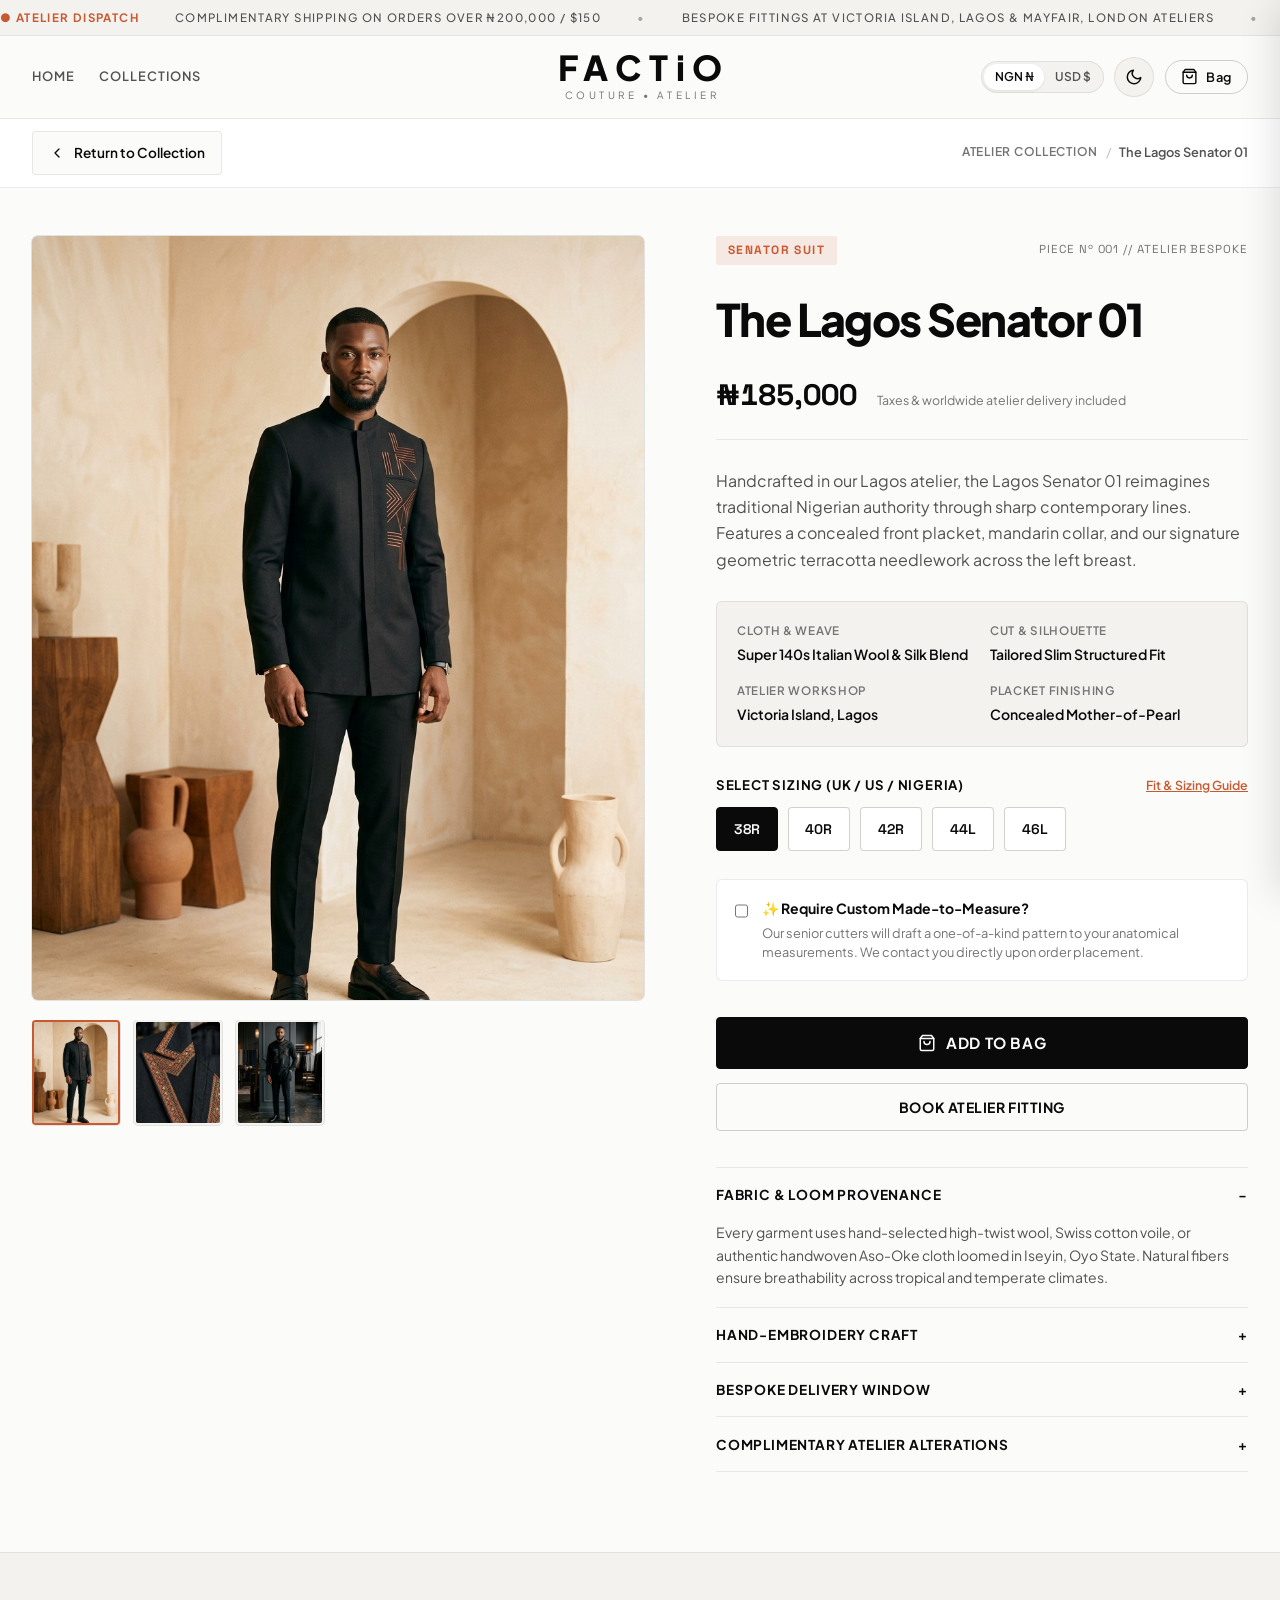
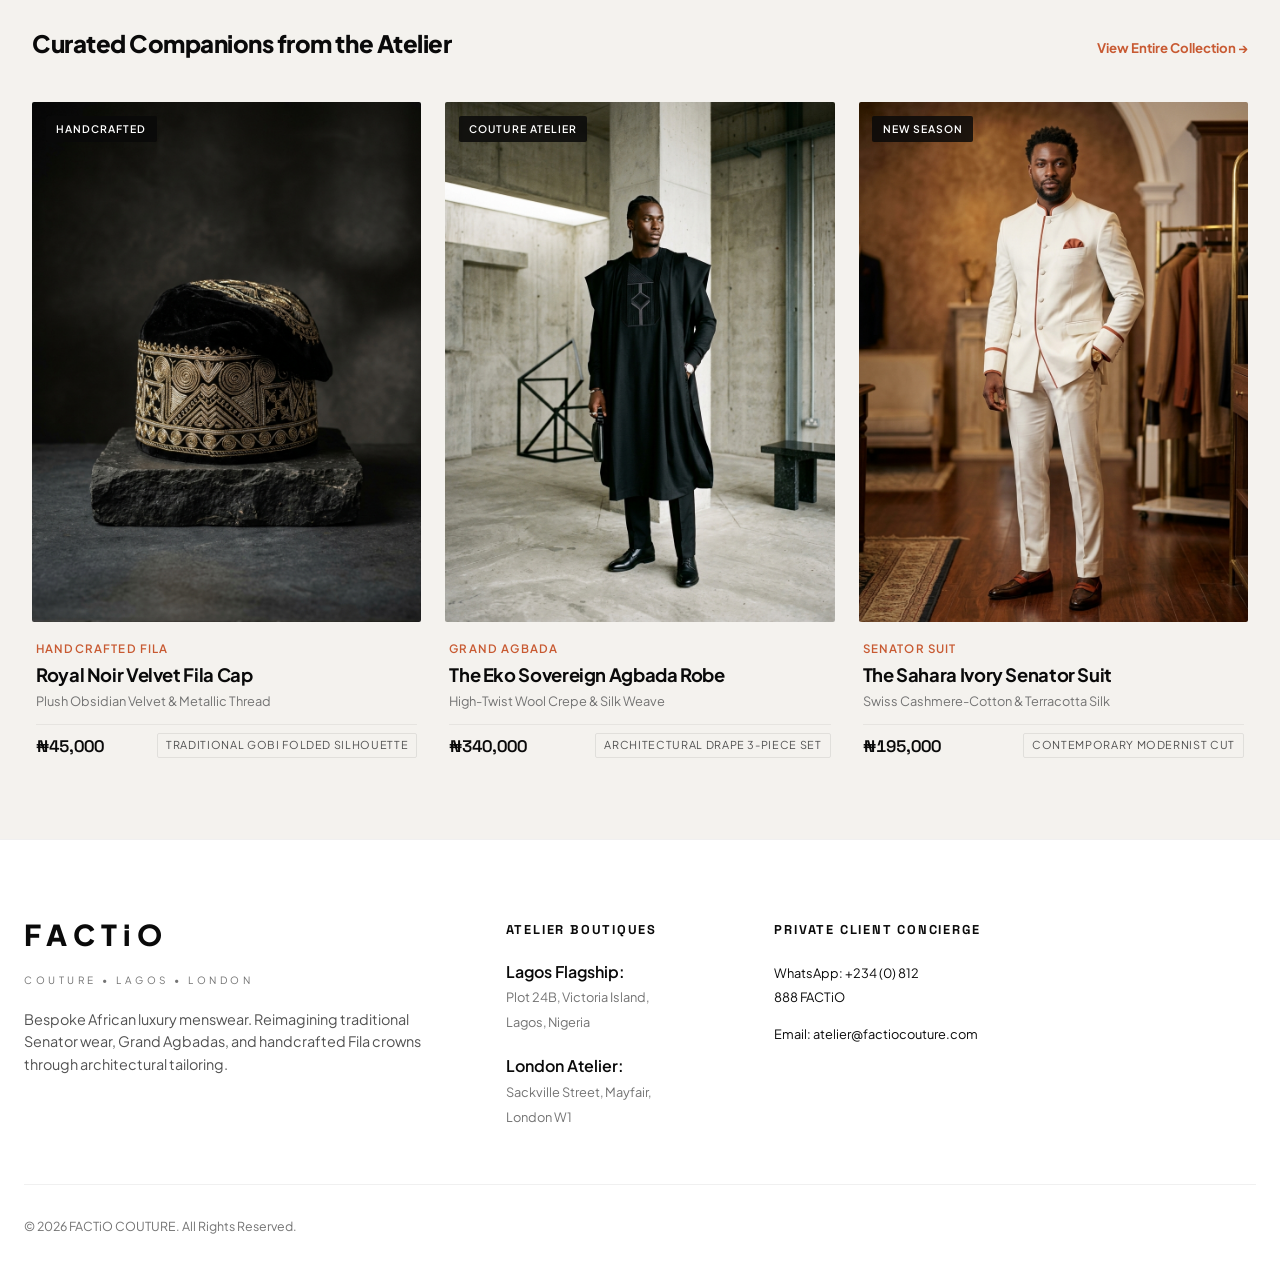
==== commit bf5c2b7d: "feat(branding): rebrand atelier to FACTiO with preserved lowercase 'i'" ====
--- a/product.html
+++ b/product.html
@@ -3,8 +3,8 @@
 <head>
   <meta charset="UTF-8" />
   <meta name="viewport" content="width=device-width, initial-scale=1.0, viewport-fit=cover" />
-  <title>MODA COUTURE — Inspect Piece</title>
-  <meta name="description" content="Moda Couture Bespoke Atelier Piece Specification. Handcrafted African luxury tailoring, authentic fabrics, and heirloom needlework." />
+  <title>FACTiO COUTURE — Inspect Piece</title>
+  <meta name="description" content="FACTiO Couture Bespoke Atelier Piece Specification. Handcrafted African luxury tailoring, authentic fabrics, and heirloom needlework." />
 
   <meta http-equiv="Cache-Control" content="no-cache, no-store, must-revalidate" />
   <meta http-equiv="Pragma" content="no-cache" />
@@ -727,8 +727,8 @@
         </nav>
 
         <!-- Brand Wordmark -->
-        <a href="index.html" class="brand-wordmark" aria-label="Moda Couture Home">
-          <span class="wordmark-logo">MODA</span>
+        <a href="index.html" class="brand-wordmark" aria-label="FACTiO Couture Home">
+          <span class="wordmark-logo">FACTiO</span>
           <span class="wordmark-subtitle">COUTURE • ATELIER</span>
         </a>
 
@@ -940,7 +940,7 @@
     <footer class="main-footer">
       <div class="footer-container">
         <div class="footer-brand-col">
-          <div class="wordmark-logo" style="font-size: 1.8rem; text-align: left;">MODA</div>
+          <div class="wordmark-logo" style="font-size: 1.8rem; text-align: left;">FACTiO</div>
           <span class="wordmark-subtitle" style="text-align: left; margin-left: 0;">COUTURE • LAGOS • LONDON</span>
           <p>
             Bespoke African luxury menswear. Reimagining traditional Senator wear, Grand Agbadas, and handcrafted Fila crowns through architectural tailoring.
@@ -956,13 +956,13 @@
         <div class="footer-col">
           <h4>Private Client Concierge</h4>
           <ul>
-            <li><span style="font-size: 0.8rem;">WhatsApp: +234 (0) 812 888 MODA</span></li>
-            <li><span style="font-size: 0.8rem;">Email: atelier@modacouture.com</span></li>
+            <li><span style="font-size: 0.8rem;">WhatsApp: +234 (0) 812 888 FACTiO</span></li>
+            <li><span style="font-size: 0.8rem;">Email: atelier@factiocouture.com</span></li>
           </ul>
         </div>
       </div>
       <div class="footer-bottom">
-        <div>© 2026 MODA COUTURE. All Rights Reserved.</div>
+        <div>© 2026 FACTiO COUTURE. All Rights Reserved.</div>
       </div>
     </footer>
   </div>
@@ -1163,12 +1163,12 @@
       <span class="mono-tag" style="color: var(--terracotta); font-size: 0.72rem; font-weight: 700;">COMMISSION RECORDED</span>
       <h2 style="font-size: 1.85rem; margin: 0.35rem 0 0.85rem;">Thank You, <span id="confirmPatronName">Patron</span>.</h2>
       <p style="font-size: 0.9rem; color: var(--text-secondary); line-height: 1.6; margin-bottom: 1.5rem;">
-        Your order has been logged into the Moda Couture Atelier cutting room. An order receipt and tailor dispatch notification have been dispatched to your email.
+        Your order has been logged into the FACTiO Couture Atelier cutting room. An order receipt and tailor dispatch notification have been dispatched to your email.
       </p>
 
       <div style="background-color: var(--bg-secondary); padding: 1rem; border-radius: 4px; border: 1px solid var(--border-subtle); margin-bottom: 1.5rem;">
         <span style="font-size: 0.75rem; color: var(--text-muted); text-transform: uppercase; letter-spacing: 0.08em;">Atelier Reference ID</span>
-        <div id="confirmOrderNumber" class="tabular-nums" style="font-family: 'Space Grotesk', sans-serif; font-size: 1.35rem; font-weight: 700; color: var(--terracotta); margin-top: 0.25rem;">MODA-2026-881924</div>
+        <div id="confirmOrderNumber" class="tabular-nums" style="font-family: 'Space Grotesk', sans-serif; font-size: 1.35rem; font-weight: 700; color: var(--terracotta); margin-top: 0.25rem;">FACTiO-2026-881924</div>
       </div>
 
       <button id="orderConfirmCloseBtn" class="btn-cta" style="width: 100%;">
--- a/styles.css
+++ b/styles.css
@@ -1,5 +1,5 @@
 /* ==========================================================================
-   MODA COUTURE — Luxury African Menswear & Bespoke Atelier
+   FACTiO COUTURE — Luxury African Menswear & Bespoke Atelier
    Design Engineering Standards: Emil Kowalski & Jakub Krehel Craft Principles
    ========================================================================== */
 
@@ -383,7 +383,7 @@
   width: 100%;
 }
 
-/* Wordmark MODA */
+/* Wordmark FACTiO */
 .brand-wordmark {
   text-align: center;
   text-decoration: none;
@@ -650,46 +650,15 @@
 
 .hero-editorial-section {
   position: relative;
-  padding: 2.5rem 1.5rem 3.5rem;
+  padding: 1.5rem 1.5rem 3.5rem;
   width: 100%;
   max-width: 1520px;
   overflow-x: hidden;
   margin: 0 auto;
 }
 
-.hero-masthead-meta {
-  display: flex;
-  justify-content: space-between;
-  align-items: center;
-  width: 100%;
-  font-family: 'Space Grotesk', monospace;
-  font-size: 0.75rem;
-  letter-spacing: 0.16em;
-  text-transform: uppercase;
-  color: var(--text-muted);
-  padding-bottom: 1.25rem;
-  border-bottom: 1px solid var(--divider);
-}
-
-.masthead-left {
-  text-align: left;
-  flex: 1;
-}
-
-.masthead-center {
-  text-align: center;
-  color: var(--terracotta);
-  font-weight: 700;
-  flex: 1;
-}
-
-.masthead-right {
-  text-align: right;
-  flex: 1;
-}
-
 .hero-monumental-bar {
-  padding: 1.5rem 0 1rem;
+  padding: 0.5rem 0 1rem;
   text-align: center;
   display: flex;
   flex-direction: column;
@@ -704,7 +673,7 @@
   letter-spacing: -0.04em;
   line-height: 0.84;
   color: var(--text-primary);
-  text-transform: uppercase;
+  text-transform: none;
   user-select: none;
   width: 100%;
   margin: 0;
@@ -2092,14 +2061,6 @@
   .still-crown .editorial-img-wrap {
     height: 440px;
   }
-  .hero-masthead-meta {
-    grid-template-columns: 1fr;
-    gap: 0.5rem;
-    text-align: center;
-  }
-  .masthead-right {
-    text-align: center;
-  }
   .hero-title-subline {
     flex-direction: column;
     gap: 0.5rem;
@@ -2173,17 +2134,6 @@
   .cart-trigger-btn span:not(.cart-badge) {
     display: none;
   }
-  .hero-masthead-meta {
-    display: flex;
-    flex-direction: column;
-    gap: 0.35rem;
-    text-align: center;
-    font-size: 0.68rem;
-    padding-bottom: 0.85rem;
-  }
-  .masthead-left, .masthead-center, .masthead-right {
-    text-align: center;
-  }
   .hero-monumental-wordmark {
     font-size: clamp(3.8rem, 21vw, 6.5rem);
     line-height: 0.9;
@@ -2362,7 +2312,7 @@
   font-size: clamp(3.2rem, 12vw, 6.2rem);
   letter-spacing: -0.04em;
   color: #ede4dd;
-  text-transform: uppercase;
+  text-transform: none;
 }
 
 .preloader-meta-bar {
